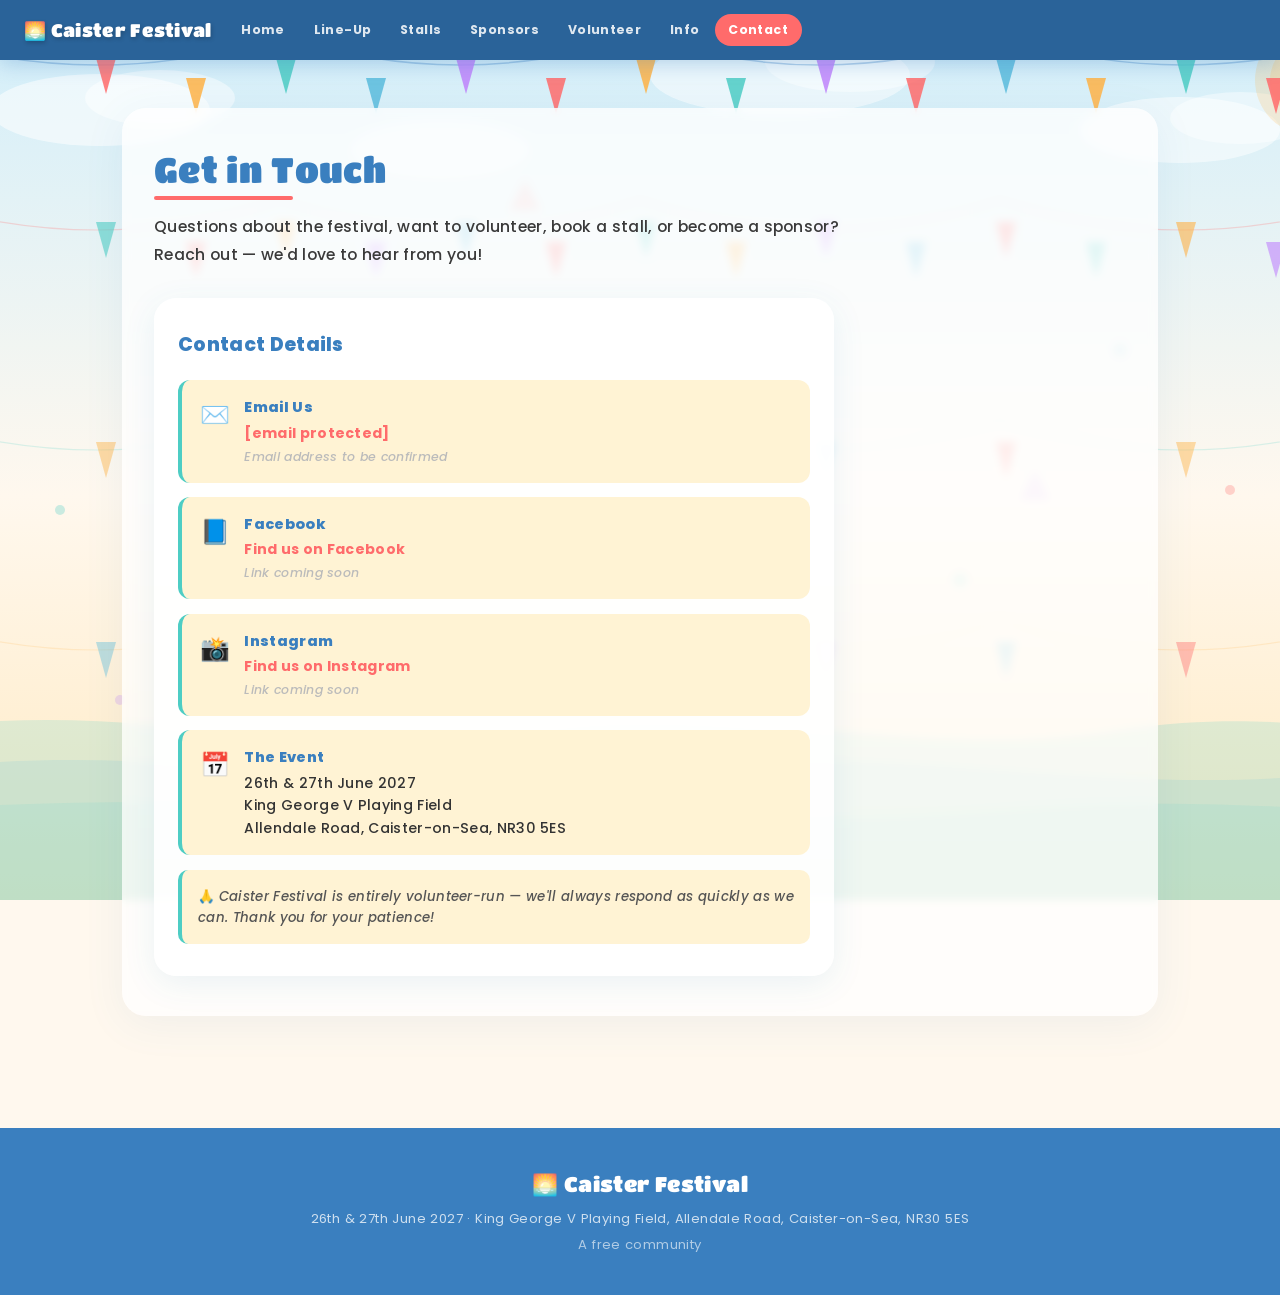
==== contact/index.html @ b06240aa "updated file names" ====
<!DOCTYPE html>
<html lang="en">
<head>
<meta charset="UTF-8"/>
<meta name="viewport" content="width=device-width,initial-scale=1.0"/>
<title>Contact – Caister Festival</title>
<link rel="stylesheet" href="../styles.css"/>
  <!-- Google tag (gtag.js) -->
  <script async src="https://www.googletagmanager.com/gtag/js?id=G-6C4787DRF9"></script>
  <script>
    window.dataLayer = window.dataLayer || [];
    function gtag(){dataLayer.push(arguments);}
    gtag("js", new Date());
    gtag("config", "G-6C4787DRF9");
  </script>
</head>
<body>
<div class="page-wrapper">
    <div class="bg-canvas">
    <svg xmlns="http://www.w3.org/2000/svg" viewBox="0 0 1440 900" preserveAspectRatio="xMidYMid slice">
      <defs>
        <linearGradient id="skyGrad" x1="0" y1="0" x2="0" y2="1">
          <stop offset="0%" stop-color="#d0eefb"/>
          <stop offset="55%" stop-color="#fff8ee"/>
          <stop offset="100%" stop-color="#ffe9c0"/>
        </linearGradient>
      </defs>
      <rect width="1440" height="900" fill="url(#skyGrad)"/>

      <!-- Clouds -->
      <ellipse cx="180" cy="110" rx="110" ry="36" fill="white" opacity="0.55"/>
      <ellipse cx="240" cy="98"  rx="75"  ry="28" fill="white" opacity="0.45"/>
      <ellipse cx="860" cy="75"  rx="130" ry="40" fill="white" opacity="0.5"/>
      <ellipse cx="930" cy="62"  rx="85"  ry="30" fill="white" opacity="0.4"/>
      <ellipse cx="1260" cy="130" rx="100" ry="33" fill="white" opacity="0.5"/>
      <ellipse cx="1320" cy="118" rx="70"  ry="26" fill="white" opacity="0.4"/>
      <ellipse cx="520"  cy="150" rx="90"  ry="30" fill="white" opacity="0.35"/>

      <!-- Sun -->
      <circle cx="1390" cy="80" r="55" fill="#FFB347" opacity="0.2"/>
      <circle cx="1390" cy="80" r="40" fill="#FFB347" opacity="0.2"/>
      <circle cx="1390" cy="80" r="26" fill="#FFB347" opacity="0.25"/>

      <!-- Bunting row 1 (top, bold) -->
      <path d="M-10,35 Q180,95 360,35 Q540,95 720,35 Q900,95 1080,35 Q1260,95 1450,35" stroke="#3A7FBF" stroke-width="1.5" fill="none" opacity="0.35"/>
      <polygon points="176,58 186,94 196,58"   fill="#FF6B6B" opacity="0.85"/>
      <polygon points="266,78 276,114 286,78"  fill="#FFB347" opacity="0.85"/>
      <polygon points="356,58 366,94 376,58"   fill="#4ECDC4" opacity="0.85"/>
      <polygon points="446,78 456,114 466,78"  fill="#5BBCDD" opacity="0.85"/>
      <polygon points="536,58 546,94 556,58"   fill="#C084FC" opacity="0.85"/>
      <polygon points="626,78 636,114 646,78"  fill="#FF6B6B" opacity="0.85"/>
      <polygon points="716,58 726,94 736,58"   fill="#FFB347" opacity="0.85"/>
      <polygon points="806,78 816,114 826,78"  fill="#4ECDC4" opacity="0.85"/>
      <polygon points="896,58 906,94 916,58"   fill="#C084FC" opacity="0.85"/>
      <polygon points="986,78 996,114 1006,78" fill="#FF6B6B" opacity="0.85"/>
      <polygon points="1076,58 1086,94 1096,58" fill="#5BBCDD" opacity="0.85"/>
      <polygon points="1166,78 1176,114 1186,78" fill="#FFB347" opacity="0.85"/>
      <polygon points="1256,58 1266,94 1276,58" fill="#4ECDC4" opacity="0.85"/>
      <polygon points="1346,78 1356,114 1366,78" fill="#FF6B6B" opacity="0.85"/>
      <polygon points="1436,58 1446,94 1456,58" fill="#C084FC" opacity="0.85"/>

      <!-- Bunting row 2 -->
      <path d="M-10,200 Q180,260 360,200 Q540,260 720,200 Q900,260 1080,200 Q1260,260 1450,200" stroke="#FF6B6B" stroke-width="1.2" fill="none" opacity="0.25"/>
      <polygon points="176,222 186,258 196,222" fill="#4ECDC4" opacity="0.6"/>
      <polygon points="266,242 276,278 286,242" fill="#FF6B6B" opacity="0.6"/>
      <polygon points="356,222 366,258 376,222" fill="#FFB347" opacity="0.6"/>
      <polygon points="446,242 456,278 466,242" fill="#C084FC" opacity="0.6"/>
      <polygon points="536,222 546,258 556,222" fill="#5BBCDD" opacity="0.6"/>
      <polygon points="626,242 636,278 646,242" fill="#FF6B6B" opacity="0.6"/>
      <polygon points="716,222 726,258 736,222" fill="#4ECDC4" opacity="0.6"/>
      <polygon points="806,242 816,278 826,242" fill="#FFB347" opacity="0.6"/>
      <polygon points="896,222 906,258 916,222" fill="#C084FC" opacity="0.6"/>
      <polygon points="986,242 996,278 1006,242" fill="#5BBCDD" opacity="0.6"/>
      <polygon points="1076,222 1086,258 1096,222" fill="#FF6B6B" opacity="0.6"/>
      <polygon points="1166,242 1176,278 1186,242" fill="#4ECDC4" opacity="0.6"/>
      <polygon points="1256,222 1266,258 1276,222" fill="#FFB347" opacity="0.6"/>
      <polygon points="1346,242 1356,278 1366,242" fill="#C084FC" opacity="0.6"/>

      <!-- Bunting row 3 (mid page) -->
      <path d="M-10,420 Q180,480 360,420 Q540,480 720,420 Q900,480 1080,420 Q1260,480 1450,420" stroke="#4ECDC4" stroke-width="1.2" fill="none" opacity="0.2"/>
      <polygon points="176,442 186,478 196,442" fill="#FFB347" opacity="0.45"/>
      <polygon points="356,442 366,478 376,442" fill="#FF6B6B" opacity="0.45"/>
      <polygon points="536,442 546,478 556,442" fill="#C084FC" opacity="0.45"/>
      <polygon points="716,442 726,478 736,442" fill="#4ECDC4" opacity="0.45"/>
      <polygon points="896,442 906,478 916,442" fill="#5BBCDD" opacity="0.45"/>
      <polygon points="1076,442 1086,478 1096,442" fill="#FF6B6B" opacity="0.45"/>
      <polygon points="1256,442 1266,478 1276,442" fill="#FFB347" opacity="0.45"/>

      <!-- Bunting row 4 (lower) -->
      <path d="M-10,620 Q180,680 360,620 Q540,680 720,620 Q900,680 1080,620 Q1260,680 1450,620" stroke="#FFB347" stroke-width="1.2" fill="none" opacity="0.18"/>
      <polygon points="176,642 186,678 196,642" fill="#5BBCDD" opacity="0.4"/>
      <polygon points="356,642 366,678 376,642" fill="#4ECDC4" opacity="0.4"/>
      <polygon points="536,642 546,678 556,642" fill="#FF6B6B" opacity="0.4"/>
      <polygon points="716,642 726,678 736,642" fill="#FFB347" opacity="0.4"/>
      <polygon points="896,642 906,678 916,642" fill="#C084FC" opacity="0.4"/>
      <polygon points="1076,642 1086,678 1096,642" fill="#5BBCDD" opacity="0.4"/>
      <polygon points="1256,642 1266,678 1276,642" fill="#FF6B6B" opacity="0.4"/>

      <!-- Waves at bottom -->
      <path d="M0,730 C200,695 400,765 600,730 C800,695 1000,765 1200,730 C1320,712 1390,728 1440,725 L1440,900 L0,900Z" fill="#4ECDC4" opacity="0.18"/>
      <path d="M0,770 C240,735 480,805 720,770 C960,735 1200,805 1440,770 L1440,900 L0,900Z" fill="#5BBCDD" opacity="0.14"/>
      <path d="M0,810 C360,782 720,838 1080,810 C1260,796 1360,810 1440,808 L1440,900 L0,900Z" fill="#4ECDC4" opacity="0.11"/>

      <!-- Scattered confetti dots -->
      <circle cx="70"   cy="320" r="7" fill="#FF6B6B" opacity="0.3"/>
      <circle cx="140"  cy="510" r="5" fill="#4ECDC4" opacity="0.3"/>
      <circle cx="1370" cy="260" r="8" fill="#FFB347" opacity="0.3"/>
      <circle cx="1310" cy="490" r="5" fill="#FF6B6B" opacity="0.28"/>
      <circle cx="690"  cy="660" r="6" fill="#FFB347" opacity="0.25"/>
      <circle cx="390"  cy="630" r="5" fill="#5BBCDD" opacity="0.28"/>
      <circle cx="1040" cy="580" r="7" fill="#4ECDC4" opacity="0.25"/>
      <circle cx="200"  cy="700" r="5" fill="#C084FC" opacity="0.25"/>
      <circle cx="1200" cy="350" r="6" fill="#5BBCDD" opacity="0.25"/>
      <circle cx="750"  cy="480" r="4" fill="#FF6B6B" opacity="0.2"/>

      <!-- Confetti triangles scattered -->
      <polygon points="45,430 60,400 75,430"    fill="#FFB347" opacity="0.28"/>
      <polygon points="1385,390 1400,360 1415,390" fill="#4ECDC4" opacity="0.28"/>
      <polygon points="590,210 605,180 620,210"  fill="#FF6B6B" opacity="0.25"/>
      <polygon points="1100,500 1115,470 1130,500" fill="#C084FC" opacity="0.22"/>
      <polygon points="300,560 315,530 330,560"  fill="#5BBCDD" opacity="0.22"/>
    </svg>
  </div>
<nav>
    <a class="nav-logo" href="/">🌅 Caister Festival</a>
    <div class="nav-links-wrap">
      <ul class="nav-links">
        <li><a href="/">Home</a></li>
        <li><a href="/lineup/">Line-Up</a></li>
        <li><a href="/stalls/">Stalls</a></li>
        <li><a href="/sponsors/">Sponsors</a></li>
        <li><a href="/volunteer/">Volunteer</a></li>
        <li><a href="/info/">Info</a></li>
        <li><a href="/contact/" class="active">Contact</a></li>
      </ul>
    </div>
  </nav>
  <div class="sec-wrap">
    <div class="panel">
      <div class="sec-title">Get in Touch</div>
      <p class="sec-intro">Questions about the festival, want to volunteer, book a stall, or become a sponsor? Reach out — we'd love to hear from you!</p>
      <div class="contact-box">
        <h3>Contact Details</h3>
        <div class="ci">
          <div class="cic">✉️</div>
          <div class="cit">
            <strong>Email Us</strong>
            <a href="/cdn-cgi/l/email-protection#79111c151516391a18100a0d1c0b1f1c0a0d100f1815571a16570c12"><span class="__cf_email__" data-cfemail="f29a979e9e9db291939b81869780949781869b84939edc919ddc8799">[email&#160;protected]</span></a>
            <div class="coming">Email address to be confirmed</div>
          </div>
        </div>
        <div class="ci">
          <div class="cic">📘</div>
          <div class="cit">
            <strong>Facebook</strong>
            <a href="https://facebook.com" target="_blank">Find us on Facebook</a>
            <div class="coming">Link coming soon</div>
          </div>
        </div>
        <div class="ci">
          <div class="cic">📸</div>
          <div class="cit">
            <strong>Instagram</strong>
            <a href="https://instagram.com" target="_blank">Find us on Instagram</a>
            <div class="coming">Link coming soon</div>
          </div>
        </div>
        <div class="ci">
          <div class="cic">📅</div>
          <div class="cit">
            <strong>The Event</strong>
            26th &amp; 27th June 2027<br>
            King George V Playing Field<br>
            Allendale Road, Caister-on-Sea, NR30 5ES
          </div>
        </div>
        <div class="contact-note">
          <p>🙏 <em>Caister Festival is entirely volunteer-run — we'll always respond as quickly as we can. Thank you for your patience!</em></p>
        </div>
      </div>
    </div>
  </div>
  <footer>
    <div class="flogo">🌅 Caister Festival</div>
    <p>26th &amp; 27th June 2027 · King George V Playing Field, Allendale Road, Caister-on-Sea, NR30 5ES</p>
    <p class="footer-sub">A free community
---- styles.css ----
@import url('https://fonts.googleapis.com/css2?family=Titan+One&family=Poppins:wght@400;500;600;700;800;900&display=swap');

/* ============================================================
   VARIABLES
   ============================================================ */
:root {
  --sand:    #FFF8EE;
  --coral:   #FF6B6B;
  --sky:     #5BBCDD;
  --seafoam: #4ECDC4;
  --navy:    #3A7FBF;
  --peach:   #FFB347;
  --cream:   #FFF3D4;
  --white:   #FFFFFF;
  --black:   #1a1a1a;
}

/* ============================================================
   RESET & BASE
   ============================================================ */
*, *::before, *::after { box-sizing: border-box; margin: 0; padding: 0; }

body {
  font-family: 'Poppins', sans-serif;
  color: var(--black);
  background: var(--sand);
  font-size: 16px;
  line-height: 1.6;
  letter-spacing: 0.02em;
  -webkit-font-smoothing: antialiased;
}

img { max-width: 100%; display: block; }

/* ============================================================
   TITAN ONE — large headings only
   ============================================================ */
h1,
.sec-title,
.hero h1,
.flogo {
  font-family: 'Titan One', cursive;
}

/* ============================================================
   PAGE WRAPPER & BACKGROUND
   ============================================================ */


.bg-canvas {
  position: fixed;
  inset: 0;
  z-index: 0;
  pointer-events: none;
}
.bg-canvas svg {
  width: 100%; height: 100%;
  position: absolute; inset: 0;
}
.page-wrapper > *:not(.bg-canvas) {
  position: relative;
  z-index: 1;
}

/* ============================================================
   NAV
   ============================================================ */
nav {
  background: #2a6399;
  position: sticky;
  top: 0;
  z-index: 200;
  box-shadow: 0 4px 20px rgba(58,127,191,0.3);
  /* two rows on mobile: logo then links */
  display: flex;
  flex-direction: column;
}

.page-wrapper {
  position: relative;
  min-height: 100vh;
}

/* Logo row */
.nav-logo {
  font-family: 'Titan One', cursive;
  font-size: 1.1rem; color: var(--white);
  text-decoration: none;
  white-space: nowrap;
  padding: .7rem 1.2rem .3rem;
  display: block;
  text-shadow: 1px 2px 4px rgba(0,0,0,0.2);
}

/* Links row — horizontally scrollable with fade hint */
.nav-links-wrap {
  position: relative;
  width: 100%;
}
/* fade on right edge to hint scrollability */
.nav-links-wrap::after {
  content: '';
  position: absolute;
  top: 0; right: 0; bottom: 0;
  width: 36px;
  background: linear-gradient(to right, transparent, #2a6399);
  pointer-events: none;
  z-index: 2;
}
.nav-links {
  display: flex;
  list-style: none;
  overflow-x: auto;
  -webkit-overflow-scrolling: touch;
  scrollbar-width: none;
  padding: 0 .6rem .55rem;
  gap: .25rem;
  width: 100%;
}
.nav-links::-webkit-scrollbar { display: none; }
.nav-links li { flex-shrink: 0; }
.nav-links li a {
  display: block;
  white-space: nowrap;
  color: rgba(255,255,255,0.85);
  text-decoration: none;
  font-size: .78rem; font-weight: 700;
  padding: .38rem .85rem;
  border-radius: 20px;
  transition: background .2s, color .2s;
  letter-spacing: .03em;
}
.nav-links li a:hover,
.nav-links li a.active { background: var(--coral); color: var(--white); }

/* ============================================================
   HERO
   ============================================================ */
.hero {
  text-align: center;
  padding: 4rem 1.5rem 4.5rem;
  position: relative;
}
.hero h1 {
  font-size: clamp(3rem, 12vw, 8rem);
  color: var(--coral);
  line-height: 1.0; margin-bottom: 1.2rem;
  text-shadow: 3px 4px 0 rgba(255,107,107,0.12);
}
.date-pill {
  display: inline-block;
  background: var(--navy); color: var(--white);
  font-size: clamp(.85rem, 2.5vw, 1.1rem);
  font-weight: 700; padding: .55rem 2rem;
  border-radius: 50px; letter-spacing: .05em;
  box-shadow: 0 6px 18px rgba(58,127,191,0.3);
}
.date-pill-2027 {
  display: inline-block;
  background: var(--seafoam); color: var(--white);
  font-size: clamp(.72rem, 2vw, .85rem);
  font-weight: 700; padding: .4rem 1.4rem;
  border-radius: 50px; letter-spacing: .04em;
  margin-top: .5rem;
  box-shadow: 0 4px 14px rgba(78,205,196,0.3);
}
.hero-sub {
  margin-top: .7rem;
  font-size: clamp(.85rem, 2vw, 1rem);
  color: var(--navy); font-weight: 700; letter-spacing: .04em;
}
.hero-btns {
  margin-top: 1.8rem;
  display: flex; gap: .75rem;
  justify-content: center; flex-wrap: wrap;
}

/* ============================================================
   BUTTONS
   ============================================================ */
.btn {
  display: inline-block; padding: .7rem 1.8rem;
  border-radius: 50px; font-family: 'Poppins', sans-serif;
  font-weight: 700; font-size: .9rem; cursor: pointer;
  text-decoration: none; letter-spacing: .04em;
  transition: transform .15s, box-shadow .15s;
  border: none; white-space: nowrap;
}
.btn:hover  { transform: translateY(-3px); box-shadow: 0 8px 24px rgba(0,0,0,0.16); }
.btn:active { transform: translateY(0); }
.btn-coral   { background: var(--coral);   color: var(--white); }
.btn-navy    { background: var(--navy);    color: var(--white); }
.btn-seafoam { background: var(--seafoam); color: var(--white); }
.btn-peach   { background: var(--peach);   color: var(--white); }
.btn-outline { background: rgba(255,255,255,.7); border: 2.5px solid var(--navy); color: var(--navy); }
.btn-white   { background: var(--white); color: var(--navy); }

/* ============================================================
   SECTION TITLES  — Titan One only here
   ============================================================ */
.sec-title {
  font-family: 'Titan One', cursive;
  font-size: clamp(1.6rem, 5vw, 2.2rem);
  color: var(--navy);
  display: inline-block; line-height: 1.2;
}
.sec-title::after {
  content: ''; display: block;
  height: 4px; width: 60%;
  background: var(--coral);
  border-radius: 3px; margin-top: 6px;
}
.center-title { display: block; text-align: center; }
.center-title::after { margin-left: auto; margin-right: auto; }

.sec-intro {
  color: #3a3a3a; margin-top: .8rem; margin-bottom: 1.8rem;
  font-size: clamp(.88rem, 2vw, .98rem);
  max-width: 700px; line-height: 1.8;
  font-weight: 500; letter-spacing: .02em;
}

/* ============================================================
   PANELS
   ============================================================ */
.panel {
  background: rgba(255,255,255,0.75);
  backdrop-filter: blur(4px);
  border-radius: 24px; padding: 2rem 1.5rem;
  margin: 0 auto 2rem;
  max-width: 1100px;
  box-shadow: 0 8px 40px rgba(58,127,191,0.08);
}
.panel-coral   { background: rgba(255,107,107,0.1); }
.panel-seafoam { background: rgba(78,205,196,0.12); }
.panel-peach   { background: rgba(255,179,71,0.13); }
.panel-sky     { background: rgba(91,188,221,0.12); }
.panel-cta     { text-align: center; }
.panel-cta .sec-intro { margin: .8rem auto 1.5rem; text-align: center; }
.btn-row { display: flex; gap: .75rem; justify-content: center; flex-wrap: wrap; }

/* ============================================================
   FEATURE CARDS
   ============================================================ */
.card-grid {
  display: grid;
  grid-template-columns: repeat(auto-fit, minmax(160px, 1fr));
  gap: 1rem; margin-top: 1.5rem;
}
.acard {
  background: rgba(255,255,255,0.88);
  border-radius: 18px; padding: 1.4rem 1rem;
  text-align: center;
  box-shadow: 0 4px 18px rgba(58,127,191,0.09);
  border-top: 4px solid var(--seafoam);
  transition: transform .2s, box-shadow .2s;
}
.acard:hover { transform: translateY(-4px); box-shadow: 0 12px 30px rgba(58,127,191,0.14); }
.acard .icon { font-size: 2.2rem; margin-bottom: .5rem; }
/* Poppins bold for small card headings — NOT Titan One */
.acard h3 { font-family: 'Poppins', sans-serif; font-weight: 800; font-size: .95rem; color: var(--navy); margin-bottom: .25rem; }
.acard p  { font-size: .82rem; color: #555; line-height: 1.55; font-weight: 500; }

/* ============================================================
   LINEUP TABLE
   ============================================================ */
.ltable {
  width: 100%; border-collapse: collapse;
  margin-top: 1.2rem; border-radius: 14px; overflow: hidden;
  box-shadow: 0 4px 18px rgba(58,127,191,0.1);
}
.ltable th {
  background: var(--coral); color: var(--white);
  font-family: 'Poppins', sans-serif; font-weight: 800;
  font-size: .85rem; padding: .8rem 1rem; text-align: left;
  letter-spacing: .03em;
}
.ltable td {
  padding: .75rem 1rem;
  border-bottom: 1px solid rgba(58,127,191,0.07);
  color: var(--black); font-size: .88rem;
  font-weight: 500; background: rgba(255,255,255,0.85);
}
.ltable tr:nth-child(even) td { background: rgba(255,255,255,0.6); }
.ltable tr:hover td { background: rgba(78,205,196,0.08); transition: background .2s; }
/* Time column uses Poppins bold — NOT Titan One */
.tcol { color: var(--coral); font-weight: 800; width: 100px; font-size: .88rem; }
.hline td { background: rgba(255,107,107,0.06) !important; }
.sbadge {
  display: inline-block; font-size: .65rem;
  background: var(--seafoam); color: var(--white);
  padding: .1rem .5rem; border-radius: 10px;
  margin-left: .4rem; vertical-align: middle; font-weight: 700;
}
.lph { color: #bbb; font-style: italic; font-size: .85rem; }
.td-stage-gate { color: #aaa; font-size: .8rem; }
.lineup-note { color: #555; font-size: .85rem; font-weight: 500; }

/* ============================================================
   NOTICE BOX
   ============================================================ */
.notice-box {
  background: rgba(255,255,255,0.82);
  border-radius: 14px; padding: 1.4rem;
  margin-top: 1.8rem;
  border-left: 5px solid var(--seafoam);
  box-shadow: 0 3px 12px rgba(58,127,191,0.07);
}
.notice-box.center    { text-align: center; border-left: none; }
.notice-box .notice-icon { font-size: 1.6rem; margin-bottom: .4rem; }
/* Poppins bold for notice headings */
.notice-box h3        { font-family: 'Poppins', sans-serif; font-weight: 800; color: var(--navy); font-size: 1.05rem; margin-bottom: .4rem; }
.notice-box h3.large  { font-size: 1.25rem; }
.notice-box p         { color: #555; font-size: .88rem; font-weight: 500; margin-bottom: 1rem; }
.notice-box p.small   { margin-bottom: 0; }
.notice-box a         { color: var(--coral); font-weight: 700; text-decoration: none; }
.notice-box a:hover   { text-decoration: underline; }
/* buttons inside notice-box must always show white text */
.notice-box a.btn,
.notice-box .btn      { color: #ffffff !important; text-decoration: none !important; }
.notice-box a.btn:hover,
.notice-box .btn:hover { text-decoration: none !important; opacity: 0.92; }

/* ============================================================
   SPONSOR TIERS
   ============================================================ */
.tier-card {
  border-radius: 18px; overflow: hidden;
  box-shadow: 0 5px 20px rgba(58,127,191,0.1);
  margin-bottom: 1.2rem;
}
.tier-hd { padding: 1rem 1.4rem; display: flex; align-items: center; gap: .9rem; }
/* Poppins bold for tier names */
.tier-hd h3    { font-family: 'Poppins', sans-serif; font-weight: 800; font-size: 1.1rem; }
.tier-emoji    { font-size: 1.6rem; flex-shrink: 0; }
.tier-sub      { font-size: .8rem; opacity: .85; font-weight: 500; margin-top: .1rem; }
.tier-bd       { background: rgba(255,255,255,0.92); padding: 1rem 1.4rem; }
.tier-bd p     { color: #555; font-size: .88rem; line-height: 1.6; font-style: italic; font-weight: 500; }
.t-plat   .tier-hd { background: linear-gradient(135deg, #7c3aed, #a78bfa); color: white; }
.t-gold   .tier-hd { background: linear-gradient(135deg, #d97706, #fbbf24); color: white; }
.t-silver .tier-hd { background: linear-gradient(135deg, #6b7280, #d1d5db); color: white; }
.t-bronze .tier-hd { background: linear-gradient(135deg, #92400e, #d97706); color: white; }
.t-friend .tier-hd { background: linear-gradient(135deg, var(--seafoam), #0d9488); color: white; }

.spon-grid {
  display: grid; grid-template-columns: repeat(auto-fill, minmax(140px, 1fr));
  gap: 1rem; margin-top: 1.2rem;
}
.sslot {
  background: rgba(255,255,255,0.8);
  border: 2px dashed rgba(58,127,191,0.22);
  border-radius: 12px; height: 75px;
  display: flex; align-items: center; justify-content: center;
  color: #ccc; font-size: .75rem; font-style: italic; font-weight: 600;
}
/* Poppins bold for sponsors subhead */
.sponsors-subhead { font-family: 'Poppins', sans-serif; font-weight: 800; font-size: 1.05rem; color: var(--navy); margin-bottom: .4rem; }
.sponsors-note    { color: #888; font-style: italic; font-size: .85rem; margin-bottom: 1rem; font-weight: 500; }

/* ============================================================
   VOLUNTEER
   ============================================================ */
.roles-grid {
  display: grid; grid-template-columns: repeat(auto-fill, minmax(230px, 1fr));
  gap: 1rem; margin-top: 1.2rem;
}
.rcard {
  background: rgba(255,255,255,0.85);
  border-left: 5px solid var(--coral);
  border-radius: 0 14px 14px 0; padding: 1rem 1.2rem;
  box-shadow: 0 4px 14px rgba(58,127,191,0.08);
}
/* Poppins bold for role card headings */
.rcard h4 { font-family: 'Poppins', sans-serif; font-weight: 800; font-size: .92rem; color: var(--navy); margin-bottom: .2rem; }
.rcard p  { font-size: .82rem; color: #666; font-style: italic; font-weight: 500; }

.vol-cta {
  background: var(--coral); border-radius: 18px;
  padding: 2rem 1.5rem; margin-top: 1.8rem; max-width: 540px;
  text-align: center; box-shadow: 0 8px 28px rgba(255,107,107,0.3);
}
/* Poppins bold for vol-cta heading */
.vol-cta h3 { font-family: 'Poppins', sans-serif; font-weight: 800; font-size: 1.3rem; color: var(--white); margin-bottom: .5rem; }
.vol-cta p  { font-size: .9rem; color: rgba(255,255,255,0.92); line-height: 1.7; margin-bottom: 1.2rem; font-weight: 500; }

.vols-panel {
  background: rgba(58,127,191,0.07);
  border-radius: 22px; padding: 2rem 1.5rem; margin-top: 2rem;
}
.vol-wall { display: flex; flex-wrap: wrap; gap: .6rem; margin-top: 1.2rem; }
.vchip {
  background: rgba(255,255,255,0.85);
  border: 2px solid var(--seafoam);
  color: var(--navy); padding: .35rem .9rem;
  border-radius: 20px; font-size: .82rem; font-weight: 600;
}
/* Poppins for volunteer subheadings */
.vol-subhead      { font-family: 'Poppins', sans-serif; font-weight: 800; font-size: 1.05rem; color: var(--navy); margin-bottom: .4rem; }
.vol-subhead-note { color: #888; font-size: .85rem; font-style: italic; font-weight: 500; margin-bottom: 1rem; }
.vol-thanks-note  { color: #888; font-style: italic; font-size: .82rem; margin-top: 1rem; font-weight: 500; }

/* ============================================================
   STALLS
   ============================================================ */
.stalls-grid {
  display: grid; grid-template-columns: repeat(auto-fill, minmax(200px, 1fr));
  gap: 1.1rem; margin-top: 1.4rem;
}
.stcard {
  background: rgba(255,255,255,0.85); border-radius: 18px;
  padding: 1.4rem 1rem;
  box-shadow: 0 5px 18px rgba(58,127,191,0.09);
  border-top: 4px solid var(--seafoam);
  text-align: center; transition: transform .2s;
}
.stcard:hover { transform: translateY(-3px); }
.stcard .sticon { font-size: 2.2rem; margin-bottom: .4rem; }
/* Poppins bold for stall card headings */
.stcard h3 { font-family: 'Poppins', sans-serif; font-weight: 800; font-size: .9rem; color: var(--navy); margin-bottom: .2rem; }
.stcard p  { font-size: .8rem; color: #666; font-style: italic; font-weight: 500; }
.stcat {
  display: inline-block; font-size: .65rem; font-weight: 700;
  background: var(--cream); color: var(--navy);
  padding: .18rem .6rem; border-radius: 10px;
  margin-bottom: .35rem; letter-spacing: .05em;
}
.stcard-drink  { border-top-color: var(--coral) !important; }
.stcat-drink   { background: var(--coral); color: white; }
.stcard-kids   { border-top-color: var(--peach) !important; }
.stcat-kids    { background: var(--peach); color: white; }
/* Poppins bold for category headings */
.cat-heading { font-family: 'Poppins', sans-serif; font-weight: 800; font-size: 1.05rem; color: var(--navy); margin: 2rem 0 1rem; }

/* ============================================================
   INFO
   ============================================================ */
.info-grid {
  display: grid; grid-template-columns: repeat(auto-fill, minmax(240px, 1fr));
  gap: 1.2rem; margin-top: 1.5rem;
}
.icard {
  background: rgba(255,255,255,0.85); border-radius: 18px;
  padding: 1.4rem;
  box-shadow: 0 5px 18px rgba(58,127,191,0.08);
  border-left: 4px solid var(--seafoam);
}
.icard .iicon { font-size: 1.8rem; margin-bottom: .5rem; }
/* Poppins bold for info card headings */
.icard h3 { font-family: 'Poppins', sans-serif; font-weight: 800; font-size: .9rem; color: var(--navy); margin-bottom: .4rem; }
.icard p  { font-size: .85rem; color: #444; line-height: 1.7; font-weight: 500; }
.phtext   { color: #ccc; font-style: italic; }

/* ============================================================
   CONTACT
   ============================================================ */
.contact-box {
  background: rgba(255,255,255,0.88); border-radius: 22px;
  padding: 2rem 1.5rem; max-width: 680px;
  box-shadow: 0 8px 32px rgba(58,127,191,0.1);
}
/* Poppins bold for contact box heading */
.contact-box > h3 { font-family: 'Poppins', sans-serif; font-weight: 800; color: var(--navy); font-size: 1.2rem; margin-bottom: 1.2rem; }
.ci {
  display: flex; align-items: flex-start; gap: .9rem;
  margin-bottom: .9rem; padding: 1rem 1.1rem;
  background: var(--cream); border-radius: 12px;
  border-left: 4px solid var(--seafoam);
}
.ci .cic { font-size: 1.5rem; flex-shrink: 0; }
.ci .cit { font-size: .88rem; color: #333; line-height: 1.6; font-weight: 500; }
/* Poppins bold for contact item labels */
.ci .cit strong { font-family: 'Poppins', sans-serif; font-weight: 800; color: var(--navy); display: block; font-size: .9rem; margin-bottom: .15rem; }
.ci .cit a      { color: var(--coral); font-weight: 700; text-decoration: none; }
.ci .cit a:hover { text-decoration: underline; }
.ci .cit .coming { color: #bbb; font-size: .78rem; font-style: italic; margin-top: .15rem; }
.contact-note   { background: var(--cream); border-radius: 10px; padding: 1rem; margin-top: .5rem; border-left: 4px solid var(--seafoam); }
.contact-note p { font-size: .83rem; color: #555; line-height: 1.6; font-weight: 500; margin-bottom: 0; }

/* ============================================================
   FOOTER
   ============================================================ */
footer {
  background: var(--navy); color: rgba(255,255,255,0.75);
  text-align: center; padding: 2.5rem 1.5rem;
  font-size: .82rem; letter-spacing: .03em; margin-top: 2rem;
}
.flogo { font-family: 'Titan One', cursive; color: var(--white); font-size: 1.3rem; margin-bottom: .4rem; }
.footer-sub  { margin-top: .35rem; opacity: .8; }
.footer-copy { margin-top: .9rem; font-size: .7rem; opacity: .4; }

/* ============================================================
   LAYOUT HELPERS
   ============================================================ */
.sec-wrap { max-width: 1100px; margin: 0 auto; padding: 2.5rem 1rem; }

/* ============================================================
   SCROLL REVEAL ANIMATION
   ============================================================ */
.reveal {
  opacity: 0;
  transform: translateY(28px);
  transition: opacity .55s ease, transform .55s ease;
}
.reveal.visible {
  opacity: 1;
  transform: translateY(0);
}

/* ============================================================
   RESPONSIVE — MOBILE FIRST
   ============================================================ */

/* Small phones */
@media (max-width: 480px) {
  .hero { padding: 3rem 1rem 3.5rem; }
  .hero h1 { font-size: clamp(2.8rem, 16vw, 4rem); }
  .panel { padding: 1.5rem 1rem; border-radius: 18px; }
  .card-grid { grid-template-columns: repeat(2, 1fr); }
  .info-grid { grid-template-columns: 1fr; }
  .stalls-grid { grid-template-columns: repeat(2, 1fr); }
  .roles-grid { grid-template-columns: 1fr; }
  .ltable th, .ltable td { padding: .6rem .7rem; font-size: .8rem; }
  .ltable th:last-child,
  .ltable td:last-child { display: none; } /* hide stage col on tiny screens */
  .btn { padding: .65rem 1.4rem; font-size: .85rem; }
  .date-pill { padding: .5rem 1.4rem; }
}

/* Tablets */
@media (max-width: 768px) {
  .sec-wrap { padding: 2rem .75rem; }
  .panel { border-radius: 18px; padding: 1.6rem 1.1rem; }
  .card-grid { grid-template-columns: repeat(2, 1fr); gap: .9rem; }
  .hero-btns { flex-direction: column; align-items: center; }
  .hero-btns .btn { width: 100%; max-width: 280px; text-align: center; }
  .btn-row { flex-direction: column; align-items: center; }
  .btn-row .btn { width: 100%; max-width: 280px; text-align: center; }
  .vol-cta { max-width: 100%; }
  .contact-box { padding: 1.5rem 1rem; }
}

/* Desktop */
@media (min-width: 769px) {
  .panel { padding: 2.5rem 2rem; }
  .sec-wrap { padding: 3rem 2rem; }

  /* Single row on desktop */
  nav {
    flex-direction: row;
    align-items: center;
    padding: 0 1.5rem;
    height: 60px;
  }
  .nav-logo {
    padding: 0 1rem 0 0;
    flex-shrink: 0;
  }
  .nav-links-wrap { width: auto; flex: 1; }
  .nav-links-wrap::after { display: none; } /* no fade needed on desktop */
  .nav-links {
    padding: 0;
    overflow-x: visible;
    flex-wrap: wrap;
    gap: .1rem;
  }
  .nav-links li { flex-shrink: initial; }
}
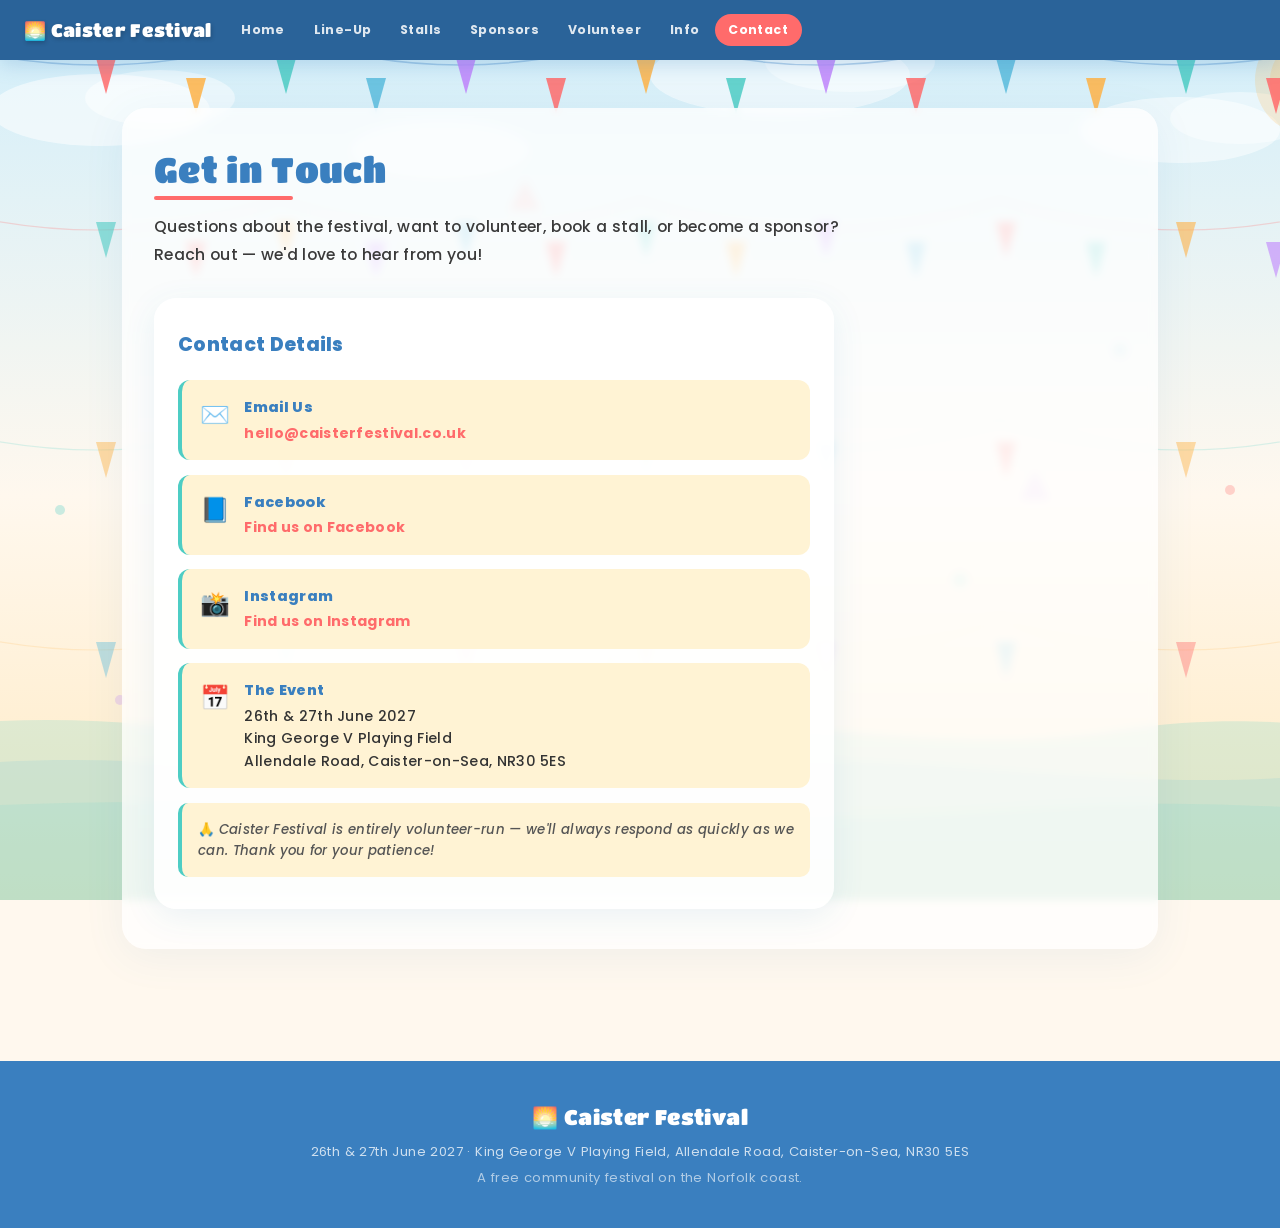
==== commit 5e9a3643: "updated contact page" ====
--- a/contact/index.html
+++ b/contact/index.html
@@ -26,8 +26,6 @@
         </linearGradient>
       </defs>
       <rect width="1440" height="900" fill="url(#skyGrad)"/>
-
-      <!-- Clouds -->
       <ellipse cx="180" cy="110" rx="110" ry="36" fill="white" opacity="0.55"/>
       <ellipse cx="240" cy="98"  rx="75"  ry="28" fill="white" opacity="0.45"/>
       <ellipse cx="860" cy="75"  rx="130" ry="40" fill="white" opacity="0.5"/>
@@ -35,13 +33,9 @@
       <ellipse cx="1260" cy="130" rx="100" ry="33" fill="white" opacity="0.5"/>
       <ellipse cx="1320" cy="118" rx="70"  ry="26" fill="white" opacity="0.4"/>
       <ellipse cx="520"  cy="150" rx="90"  ry="30" fill="white" opacity="0.35"/>
-
-      <!-- Sun -->
       <circle cx="1390" cy="80" r="55" fill="#FFB347" opacity="0.2"/>
       <circle cx="1390" cy="80" r="40" fill="#FFB347" opacity="0.2"/>
       <circle cx="1390" cy="80" r="26" fill="#FFB347" opacity="0.25"/>
-
-      <!-- Bunting row 1 (top, bold) -->
       <path d="M-10,35 Q180,95 360,35 Q540,95 720,35 Q900,95 1080,35 Q1260,95 1450,35" stroke="#3A7FBF" stroke-width="1.5" fill="none" opacity="0.35"/>
       <polygon points="176,58 186,94 196,58"   fill="#FF6B6B" opacity="0.85"/>
       <polygon points="266,78 276,114 286,78"  fill="#FFB347" opacity="0.85"/>
@@ -58,8 +52,6 @@
       <polygon points="1256,58 1266,94 1276,58" fill="#4ECDC4" opacity="0.85"/>
       <polygon points="1346,78 1356,114 1366,78" fill="#FF6B6B" opacity="0.85"/>
       <polygon points="1436,58 1446,94 1456,58" fill="#C084FC" opacity="0.85"/>
-
-      <!-- Bunting row 2 -->
       <path d="M-10,200 Q180,260 360,200 Q540,260 720,200 Q900,260 1080,200 Q1260,260 1450,200" stroke="#FF6B6B" stroke-width="1.2" fill="none" opacity="0.25"/>
       <polygon points="176,222 186,258 196,222" fill="#4ECDC4" opacity="0.6"/>
       <polygon points="266,242 276,278 286,242" fill="#FF6B6B" opacity="0.6"/>
@@ -75,8 +67,6 @@
       <polygon points="1166,242 1176,278 1186,242" fill="#4ECDC4" opacity="0.6"/>
       <polygon points="1256,222 1266,258 1276,222" fill="#FFB347" opacity="0.6"/>
       <polygon points="1346,242 1356,278 1366,242" fill="#C084FC" opacity="0.6"/>
-
-      <!-- Bunting row 3 (mid page) -->
       <path d="M-10,420 Q180,480 360,420 Q540,480 720,420 Q900,480 1080,420 Q1260,480 1450,420" stroke="#4ECDC4" stroke-width="1.2" fill="none" opacity="0.2"/>
       <polygon points="176,442 186,478 196,442" fill="#FFB347" opacity="0.45"/>
       <polygon points="356,442 366,478 376,442" fill="#FF6B6B" opacity="0.45"/>
@@ -85,8 +75,6 @@
       <polygon points="896,442 906,478 916,442" fill="#5BBCDD" opacity="0.45"/>
       <polygon points="1076,442 1086,478 1096,442" fill="#FF6B6B" opacity="0.45"/>
       <polygon points="1256,442 1266,478 1276,442" fill="#FFB347" opacity="0.45"/>
-
-      <!-- Bunting row 4 (lower) -->
       <path d="M-10,620 Q180,680 360,620 Q540,680 720,620 Q900,680 1080,620 Q1260,680 1450,620" stroke="#FFB347" stroke-width="1.2" fill="none" opacity="0.18"/>
       <polygon points="176,642 186,678 196,642" fill="#5BBCDD" opacity="0.4"/>
       <polygon points="356,642 366,678 376,642" fill="#4ECDC4" opacity="0.4"/>
@@ -95,13 +83,9 @@
       <polygon points="896,642 906,678 916,642" fill="#C084FC" opacity="0.4"/>
       <polygon points="1076,642 1086,678 1096,642" fill="#5BBCDD" opacity="0.4"/>
       <polygon points="1256,642 1266,678 1276,642" fill="#FF6B6B" opacity="0.4"/>
-
-      <!-- Waves at bottom -->
       <path d="M0,730 C200,695 400,765 600,730 C800,695 1000,765 1200,730 C1320,712 1390,728 1440,725 L1440,900 L0,900Z" fill="#4ECDC4" opacity="0.18"/>
       <path d="M0,770 C240,735 480,805 720,770 C960,735 1200,805 1440,770 L1440,900 L0,900Z" fill="#5BBCDD" opacity="0.14"/>
       <path d="M0,810 C360,782 720,838 1080,810 C1260,796 1360,810 1440,808 L1440,900 L0,900Z" fill="#4ECDC4" opacity="0.11"/>
-
-      <!-- Scattered confetti dots -->
       <circle cx="70"   cy="320" r="7" fill="#FF6B6B" opacity="0.3"/>
       <circle cx="140"  cy="510" r="5" fill="#4ECDC4" opacity="0.3"/>
       <circle cx="1370" cy="260" r="8" fill="#FFB347" opacity="0.3"/>
@@ -112,8 +96,6 @@
       <circle cx="200"  cy="700" r="5" fill="#C084FC" opacity="0.25"/>
       <circle cx="1200" cy="350" r="6" fill="#5BBCDD" opacity="0.25"/>
       <circle cx="750"  cy="480" r="4" fill="#FF6B6B" opacity="0.2"/>
-
-      <!-- Confetti triangles scattered -->
       <polygon points="45,430 60,400 75,430"    fill="#FFB347" opacity="0.28"/>
       <polygon points="1385,390 1400,360 1415,390" fill="#4ECDC4" opacity="0.28"/>
       <polygon points="590,210 605,180 620,210"  fill="#FF6B6B" opacity="0.25"/>
@@ -145,24 +127,21 @@
           <div class="cic">✉️</div>
           <div class="cit">
             <strong>Email Us</strong>
-            <a href="/cdn-cgi/l/email-protection#79111c151516391a18100a0d1c0b1f1c0a0d100f1815571a16570c12"><span class="__cf_email__" data-cfemail="f29a979e9e9db291939b81869780949781869b84939edc919ddc8799">[email&#160;protected]</span></a>
-            <div class="coming">Email address to be confirmed</div>
+            <a href="mailto:hello@caisterfestival.co.uk">hello@caisterfestival.co.uk</a>
           </div>
         </div>
         <div class="ci">
           <div class="cic">📘</div>
           <div class="cit">
             <strong>Facebook</strong>
-            <a href="https://facebook.com" target="_blank">Find us on Facebook</a>
-            <div class="coming">Link coming soon</div>
+            <a href="https://www.facebook.com/profile.php?id=61551934727493" target="_blank">Find us on Facebook</a>
           </div>
         </div>
         <div class="ci">
           <div class="cic">📸</div>
           <div class="cit">
             <strong>Instagram</strong>
-            <a href="https://instagram.com" target="_blank">Find us on Instagram</a>
-            <div class="coming">Link coming soon</div>
+            <a href="https://www.instagram.com/caisterfestival/" target="_blank">Find us on Instagram</a>
           </div>
         </div>
         <div class="ci">
@@ -183,4 +162,9 @@
   <footer>
     <div class="flogo">🌅 Caister Festival</div>
     <p>26th &amp; 27th June 2027 · King George V Playing Field, Allendale Road, Caister-on-Sea, NR30 5ES</p>
-    <p class="footer-sub">A free community+    <p class="footer-sub">A free community festival on the Norfolk coast.</p>
+  </footer>
+</div>
+<script src="../main.js"></script>
+</body>
+</html>
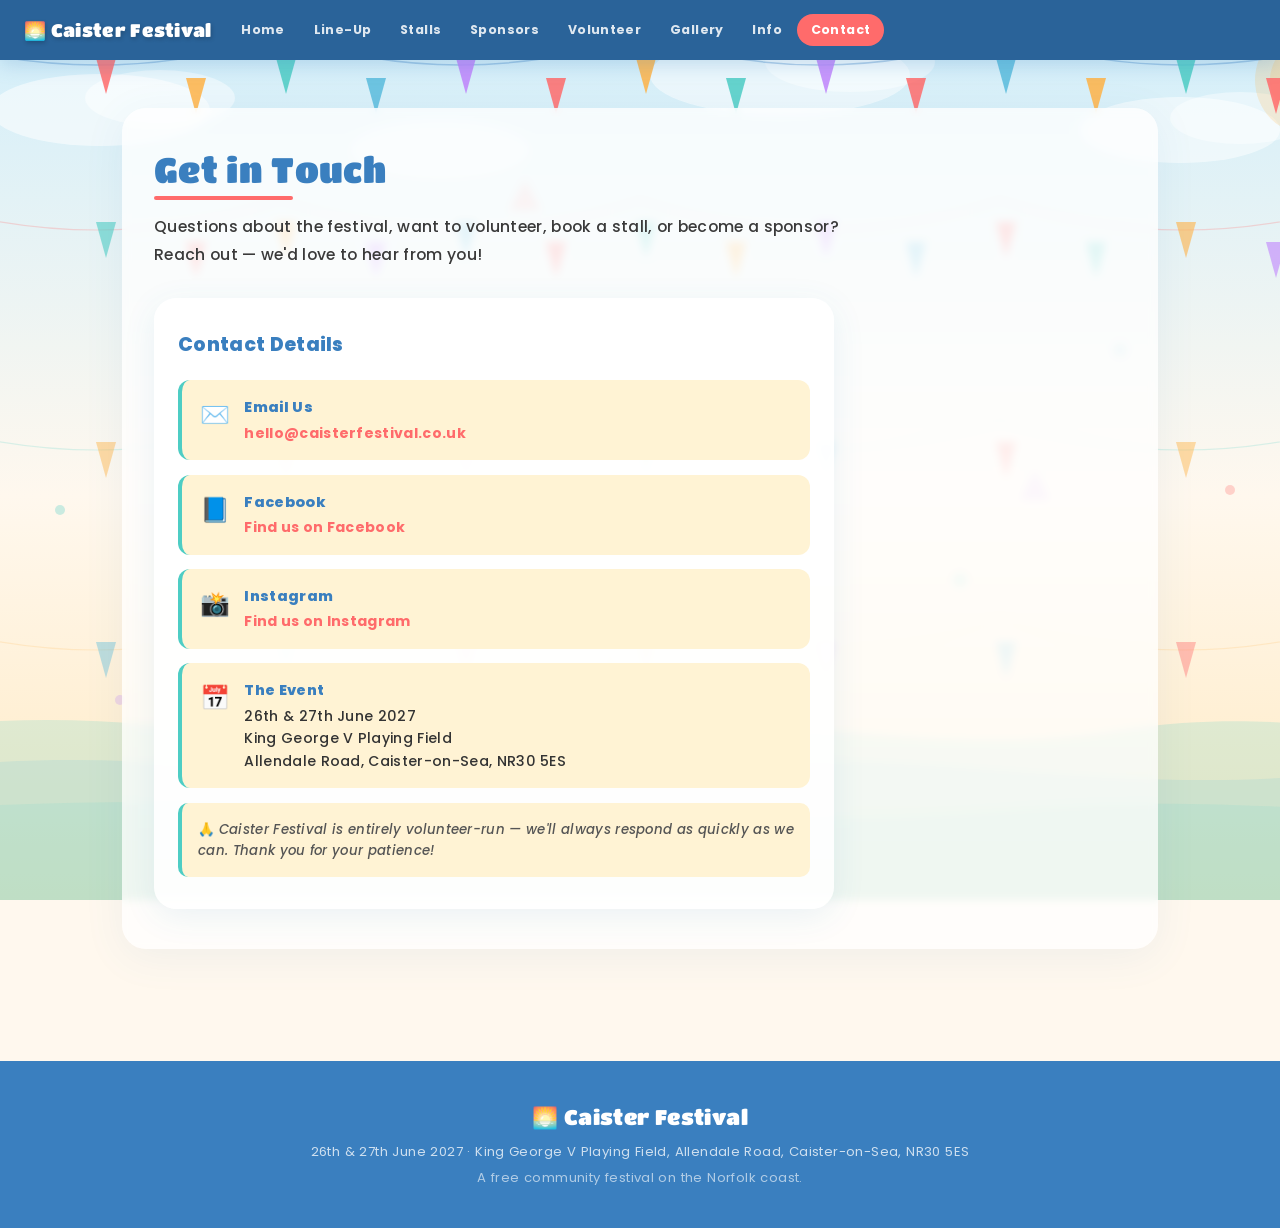
==== commit 6e486fbc: "updated all files to include gallery and improved volunteer section" ====
--- a/contact/index.html
+++ b/contact/index.html
@@ -3,6 +3,7 @@
 <head>
 <meta charset="UTF-8"/>
 <meta name="viewport" content="width=device-width,initial-scale=1.0"/>
+<link rel="icon" href="data:image/svg+xml,<svg xmlns='http://www.w3.org/2000/svg' viewBox='0 0 100 100'><text y='.9em' font-size='90'>🎪</text></svg>">
 <title>Contact – Caister Festival</title>
 <link rel="stylesheet" href="../styles.css"/>
   <!-- Google tag (gtag.js) -->
@@ -112,6 +113,7 @@
         <li><a href="/stalls/">Stalls</a></li>
         <li><a href="/sponsors/">Sponsors</a></li>
         <li><a href="/volunteer/">Volunteer</a></li>
+        <li><a href="/gallery/">Gallery</a></li>
         <li><a href="/info/">Info</a></li>
         <li><a href="/contact/" class="active">Contact</a></li>
       </ul>
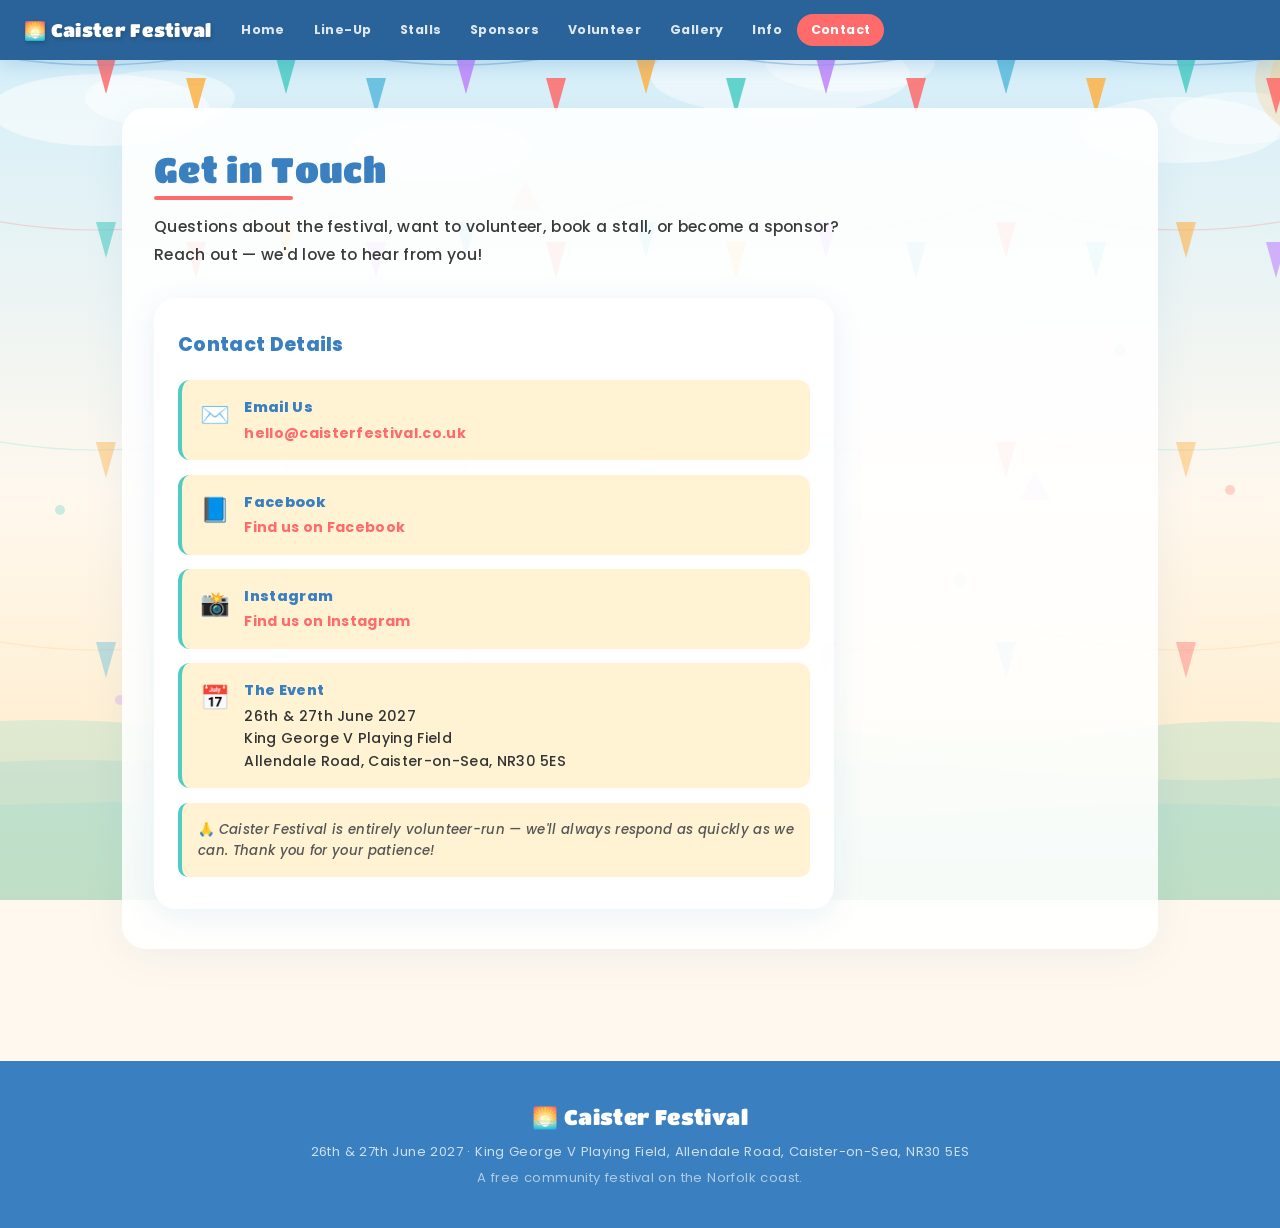
==== commit 8d0b83a9: "Add 2027 sponsors, homepage headline band, and tidy up code - Sponsors page: AJ Trade Plastics headl" ====
--- a/contact/index.html
+++ b/contact/index.html
@@ -5,8 +5,13 @@
 <meta name="viewport" content="width=device-width,initial-scale=1.0"/>
 <link rel="icon" href="data:image/svg+xml,<svg xmlns='http://www.w3.org/2000/svg' viewBox='0 0 100 100'><text y='.9em' font-size='90'>🎪</text></svg>">
 <title>Contact – Caister Festival</title>
+<meta name="description" content="Contact the Caister Festival team about stalls, sponsorship, volunteering or anything else."/>
+<!-- Fonts: Titan One (big headings) + Poppins (everything else) -->
+<link rel="preconnect" href="https://fonts.googleapis.com"/>
+<link rel="preconnect" href="https://fonts.gstatic.com" crossorigin/>
+<link rel="stylesheet" href="https://fonts.googleapis.com/css2?family=Titan+One&family=Poppins:wght@400;500;600;700;800;900&display=swap"/>
 <link rel="stylesheet" href="../styles.css"/>
-  <!-- Google tag (gtag.js) -->
+<!-- Google Analytics (gtag.js) -->
   <script async src="https://www.googletagmanager.com/gtag/js?id=G-6C4787DRF9"></script>
   <script>
     window.dataLayer = window.dataLayer || [];
@@ -17,94 +22,12 @@
 </head>
 <body>
 <div class="page-wrapper">
-    <div class="bg-canvas">
-    <svg xmlns="http://www.w3.org/2000/svg" viewBox="0 0 1440 900" preserveAspectRatio="xMidYMid slice">
-      <defs>
-        <linearGradient id="skyGrad" x1="0" y1="0" x2="0" y2="1">
-          <stop offset="0%" stop-color="#d0eefb"/>
-          <stop offset="55%" stop-color="#fff8ee"/>
-          <stop offset="100%" stop-color="#ffe9c0"/>
-        </linearGradient>
-      </defs>
-      <rect width="1440" height="900" fill="url(#skyGrad)"/>
-      <ellipse cx="180" cy="110" rx="110" ry="36" fill="white" opacity="0.55"/>
-      <ellipse cx="240" cy="98"  rx="75"  ry="28" fill="white" opacity="0.45"/>
-      <ellipse cx="860" cy="75"  rx="130" ry="40" fill="white" opacity="0.5"/>
-      <ellipse cx="930" cy="62"  rx="85"  ry="30" fill="white" opacity="0.4"/>
-      <ellipse cx="1260" cy="130" rx="100" ry="33" fill="white" opacity="0.5"/>
-      <ellipse cx="1320" cy="118" rx="70"  ry="26" fill="white" opacity="0.4"/>
-      <ellipse cx="520"  cy="150" rx="90"  ry="30" fill="white" opacity="0.35"/>
-      <circle cx="1390" cy="80" r="55" fill="#FFB347" opacity="0.2"/>
-      <circle cx="1390" cy="80" r="40" fill="#FFB347" opacity="0.2"/>
-      <circle cx="1390" cy="80" r="26" fill="#FFB347" opacity="0.25"/>
-      <path d="M-10,35 Q180,95 360,35 Q540,95 720,35 Q900,95 1080,35 Q1260,95 1450,35" stroke="#3A7FBF" stroke-width="1.5" fill="none" opacity="0.35"/>
-      <polygon points="176,58 186,94 196,58"   fill="#FF6B6B" opacity="0.85"/>
-      <polygon points="266,78 276,114 286,78"  fill="#FFB347" opacity="0.85"/>
-      <polygon points="356,58 366,94 376,58"   fill="#4ECDC4" opacity="0.85"/>
-      <polygon points="446,78 456,114 466,78"  fill="#5BBCDD" opacity="0.85"/>
-      <polygon points="536,58 546,94 556,58"   fill="#C084FC" opacity="0.85"/>
-      <polygon points="626,78 636,114 646,78"  fill="#FF6B6B" opacity="0.85"/>
-      <polygon points="716,58 726,94 736,58"   fill="#FFB347" opacity="0.85"/>
-      <polygon points="806,78 816,114 826,78"  fill="#4ECDC4" opacity="0.85"/>
-      <polygon points="896,58 906,94 916,58"   fill="#C084FC" opacity="0.85"/>
-      <polygon points="986,78 996,114 1006,78" fill="#FF6B6B" opacity="0.85"/>
-      <polygon points="1076,58 1086,94 1096,58" fill="#5BBCDD" opacity="0.85"/>
-      <polygon points="1166,78 1176,114 1186,78" fill="#FFB347" opacity="0.85"/>
-      <polygon points="1256,58 1266,94 1276,58" fill="#4ECDC4" opacity="0.85"/>
-      <polygon points="1346,78 1356,114 1366,78" fill="#FF6B6B" opacity="0.85"/>
-      <polygon points="1436,58 1446,94 1456,58" fill="#C084FC" opacity="0.85"/>
-      <path d="M-10,200 Q180,260 360,200 Q540,260 720,200 Q900,260 1080,200 Q1260,260 1450,200" stroke="#FF6B6B" stroke-width="1.2" fill="none" opacity="0.25"/>
-      <polygon points="176,222 186,258 196,222" fill="#4ECDC4" opacity="0.6"/>
-      <polygon points="266,242 276,278 286,242" fill="#FF6B6B" opacity="0.6"/>
-      <polygon points="356,222 366,258 376,222" fill="#FFB347" opacity="0.6"/>
-      <polygon points="446,242 456,278 466,242" fill="#C084FC" opacity="0.6"/>
-      <polygon points="536,222 546,258 556,222" fill="#5BBCDD" opacity="0.6"/>
-      <polygon points="626,242 636,278 646,242" fill="#FF6B6B" opacity="0.6"/>
-      <polygon points="716,222 726,258 736,222" fill="#4ECDC4" opacity="0.6"/>
-      <polygon points="806,242 816,278 826,242" fill="#FFB347" opacity="0.6"/>
-      <polygon points="896,222 906,258 916,222" fill="#C084FC" opacity="0.6"/>
-      <polygon points="986,242 996,278 1006,242" fill="#5BBCDD" opacity="0.6"/>
-      <polygon points="1076,222 1086,258 1096,222" fill="#FF6B6B" opacity="0.6"/>
-      <polygon points="1166,242 1176,278 1186,242" fill="#4ECDC4" opacity="0.6"/>
-      <polygon points="1256,222 1266,258 1276,222" fill="#FFB347" opacity="0.6"/>
-      <polygon points="1346,242 1356,278 1366,242" fill="#C084FC" opacity="0.6"/>
-      <path d="M-10,420 Q180,480 360,420 Q540,480 720,420 Q900,480 1080,420 Q1260,480 1450,420" stroke="#4ECDC4" stroke-width="1.2" fill="none" opacity="0.2"/>
-      <polygon points="176,442 186,478 196,442" fill="#FFB347" opacity="0.45"/>
-      <polygon points="356,442 366,478 376,442" fill="#FF6B6B" opacity="0.45"/>
-      <polygon points="536,442 546,478 556,442" fill="#C084FC" opacity="0.45"/>
-      <polygon points="716,442 726,478 736,442" fill="#4ECDC4" opacity="0.45"/>
-      <polygon points="896,442 906,478 916,442" fill="#5BBCDD" opacity="0.45"/>
-      <polygon points="1076,442 1086,478 1096,442" fill="#FF6B6B" opacity="0.45"/>
-      <polygon points="1256,442 1266,478 1276,442" fill="#FFB347" opacity="0.45"/>
-      <path d="M-10,620 Q180,680 360,620 Q540,680 720,620 Q900,680 1080,620 Q1260,680 1450,620" stroke="#FFB347" stroke-width="1.2" fill="none" opacity="0.18"/>
-      <polygon points="176,642 186,678 196,642" fill="#5BBCDD" opacity="0.4"/>
-      <polygon points="356,642 366,678 376,642" fill="#4ECDC4" opacity="0.4"/>
-      <polygon points="536,642 546,678 556,642" fill="#FF6B6B" opacity="0.4"/>
-      <polygon points="716,642 726,678 736,642" fill="#FFB347" opacity="0.4"/>
-      <polygon points="896,642 906,678 916,642" fill="#C084FC" opacity="0.4"/>
-      <polygon points="1076,642 1086,678 1096,642" fill="#5BBCDD" opacity="0.4"/>
-      <polygon points="1256,642 1266,678 1276,642" fill="#FF6B6B" opacity="0.4"/>
-      <path d="M0,730 C200,695 400,765 600,730 C800,695 1000,765 1200,730 C1320,712 1390,728 1440,725 L1440,900 L0,900Z" fill="#4ECDC4" opacity="0.18"/>
-      <path d="M0,770 C240,735 480,805 720,770 C960,735 1200,805 1440,770 L1440,900 L0,900Z" fill="#5BBCDD" opacity="0.14"/>
-      <path d="M0,810 C360,782 720,838 1080,810 C1260,796 1360,810 1440,808 L1440,900 L0,900Z" fill="#4ECDC4" opacity="0.11"/>
-      <circle cx="70"   cy="320" r="7" fill="#FF6B6B" opacity="0.3"/>
-      <circle cx="140"  cy="510" r="5" fill="#4ECDC4" opacity="0.3"/>
-      <circle cx="1370" cy="260" r="8" fill="#FFB347" opacity="0.3"/>
-      <circle cx="1310" cy="490" r="5" fill="#FF6B6B" opacity="0.28"/>
-      <circle cx="690"  cy="660" r="6" fill="#FFB347" opacity="0.25"/>
-      <circle cx="390"  cy="630" r="5" fill="#5BBCDD" opacity="0.28"/>
-      <circle cx="1040" cy="580" r="7" fill="#4ECDC4" opacity="0.25"/>
-      <circle cx="200"  cy="700" r="5" fill="#C084FC" opacity="0.25"/>
-      <circle cx="1200" cy="350" r="6" fill="#5BBCDD" opacity="0.25"/>
-      <circle cx="750"  cy="480" r="4" fill="#FF6B6B" opacity="0.2"/>
-      <polygon points="45,430 60,400 75,430"    fill="#FFB347" opacity="0.28"/>
-      <polygon points="1385,390 1400,360 1415,390" fill="#4ECDC4" opacity="0.28"/>
-      <polygon points="590,210 605,180 620,210"  fill="#FF6B6B" opacity="0.25"/>
-      <polygon points="1100,500 1115,470 1130,500" fill="#C084FC" opacity="0.22"/>
-      <polygon points="300,560 315,530 330,560"  fill="#5BBCDD" opacity="0.22"/>
-    </svg>
-  </div>
-<nav>
+  <!-- Decorative background – artwork lives in /images/background.svg -->
+  <div class="bg-canvas" aria-hidden="true"></div>
+  <!-- ===== NAVIGATION =====
+         This menu is copied on every page. If you add or rename a page,
+         update it in ALL 8 pages. (main.js highlights the current page.) -->
+  <nav>
     <a class="nav-logo" href="/">🌅 Caister Festival</a>
     <div class="nav-links-wrap">
       <ul class="nav-links">
@@ -120,6 +43,7 @@
     </div>
   </nav>
   <div class="sec-wrap">
+    <!-- ===== SECTION: Get in Touch ===== -->
     <div class="panel">
       <div class="sec-title">Get in Touch</div>
       <p class="sec-intro">Questions about the festival, want to volunteer, book a stall, or become a sponsor? Reach out — we'd love to hear from you!</p>
@@ -161,12 +85,14 @@
       </div>
     </div>
   </div>
+  <!-- ===== FOOTER (same on every page) ===== -->
   <footer>
     <div class="flogo">🌅 Caister Festival</div>
     <p>26th &amp; 27th June 2027 · King George V Playing Field, Allendale Road, Caister-on-Sea, NR30 5ES</p>
     <p class="footer-sub">A free community festival on the Norfolk coast.</p>
   </footer>
 </div>
-<script src="../main.js"></script>
+<!-- Site-wide JavaScript (nav shadow + current page highlight) -->
+  <script src="../main.js"></script>
 </body>
 </html>
--- a/styles.css
+++ b/styles.css
@@ -1,4 +1,9 @@
-@import url('https://fonts.googleapis.com/css2?family=Titan+One&family=Poppins:wght@400;500;600;700;800;900&display=swap');
+/* ============================================================
+   CAISTER FESTIVAL — styles.css
+   One stylesheet for the whole site. Sections are labelled below
+   in roughly the order they appear on the pages.
+   Fonts are loaded in each page's <head> (faster than @import).
+   ============================================================ */
 
 /* ============================================================
    VARIABLES
@@ -47,16 +52,25 @@
    ============================================================ */
 
 
+.page-wrapper {
+  position: relative;
+  min-height: 100vh;
+}
+
+/* Fixed decorative background behind every page.
+   The artwork is a shared SVG file so the browser downloads it once
+   and caches it, instead of every page carrying its own copy. */
 .bg-canvas {
   position: fixed;
   inset: 0;
   z-index: 0;
   pointer-events: none;
-}
-.bg-canvas svg {
-  width: 100%; height: 100%;
-  position: absolute; inset: 0;
-}
+  background: var(--sand) url('/images/background.svg') center / cover no-repeat;
+}
+/* Gallery page uses a lighter version so the photos stand out */
+.bg-canvas.bg-light { background-image: url('/images/background-light.svg'); }
+
+/* Everything except the background sits on top of it */
 .page-wrapper > *:not(.bg-canvas) {
   position: relative;
   z-index: 1;
@@ -70,16 +84,13 @@
   position: sticky;
   top: 0;
   z-index: 200;
-  box-shadow: 0 4px 20px rgba(58,127,191,0.3);
+  box-shadow: 0 4px 20px rgba(58,127,191,0.25);
+  transition: box-shadow .2s ease;
   /* two rows on mobile: logo then links */
   display: flex;
   flex-direction: column;
 }
-
-.page-wrapper {
-  position: relative;
-  min-height: 100vh;
-}
+nav.scrolled { box-shadow: 0 4px 24px rgba(58,127,191,0.35); }
 
 /* Logo row */
 .nav-logo {
@@ -155,15 +166,6 @@
   border-radius: 50px; letter-spacing: .05em;
   box-shadow: 0 6px 18px rgba(58,127,191,0.3);
 }
-.date-pill-2027 {
-  display: inline-block;
-  background: var(--seafoam); color: var(--white);
-  font-size: clamp(.72rem, 2vw, .85rem);
-  font-weight: 700; padding: .4rem 1.4rem;
-  border-radius: 50px; letter-spacing: .04em;
-  margin-top: .5rem;
-  box-shadow: 0 4px 14px rgba(78,205,196,0.3);
-}
 .hero-sub {
   margin-top: .7rem;
   font-size: clamp(.85rem, 2vw, 1rem);
@@ -174,6 +176,27 @@
   display: flex; gap: .75rem;
   justify-content: center; flex-wrap: wrap;
 }
+
+/* Press mention badge — sits below hero buttons */
+.press-mention {
+  display: inline-flex;
+  align-items: center;
+  gap: .5rem;
+  margin-top: 1.6rem;
+  padding: .55rem 1.4rem;
+  background: var(--white);
+  border-radius: 50px;
+  font-size: .82rem;
+  font-weight: 600;
+  color: var(--navy);
+  box-shadow: 0 4px 14px rgba(58,127,191,0.12);
+}
+.press-mention a {
+  color: var(--coral);
+  font-weight: 800;
+  text-decoration: none;
+}
+.press-mention a:hover { text-decoration: underline; }
 
 /* ============================================================
    BUTTONS
@@ -224,8 +247,7 @@
    PANELS
    ============================================================ */
 .panel {
-  background: rgba(255,255,255,0.75);
-  backdrop-filter: blur(4px);
+  background: rgba(255,255,255,0.88);
   border-radius: 24px; padding: 2rem 1.5rem;
   margin: 0 auto 2rem;
   max-width: 1100px;
@@ -263,6 +285,7 @@
 
 /* ============================================================
    LINEUP TABLE
+   Not used yet — kept ready for when the line-up is announced.
    ============================================================ */
 .ltable {
   width: 100%; border-collapse: collapse;
@@ -336,11 +359,35 @@
 .tier-sub      { font-size: .8rem; opacity: .85; font-weight: 500; margin-top: .1rem; }
 .tier-bd       { background: rgba(255,255,255,0.92); padding: 1rem 1.4rem; }
 .tier-bd p     { color: #555; font-size: .88rem; line-height: 1.6; font-style: italic; font-weight: 500; }
+.tier-bd p.tier-desc { font-style: normal; margin-bottom: .8rem; }
+.tier-list     { list-style: none; margin: 0 0 1rem 0; padding: 0; }
+.tier-list li  {
+  color: #444; font-size: .86rem; line-height: 1.5; font-weight: 500;
+  padding-left: 1.3rem; position: relative; margin-bottom: .5rem;
+}
+.tier-list li::before {
+  content: '✓'; position: absolute; left: 0; top: 0;
+  color: var(--seafoam); font-weight: 800;
+}
+.tier-price {
+  font-family: 'Titan One', cursive; color: var(--navy);
+  font-size: 1.4rem; text-align: right; margin-top: .5rem;
+}
+
+/* Download sponsorship pack box */
+.download-box {
+  background: rgba(255,255,255,0.9);
+  border: 2px dashed rgba(58,127,191,0.3);
+  border-radius: 16px; padding: 1.6rem; margin-top: 1.8rem;
+  text-align: center;
+}
+.download-box .notice-icon { font-size: 1.6rem; margin-bottom: .4rem; }
+.download-box h3 { font-family: 'Poppins', sans-serif; font-weight: 800; color: var(--navy); font-size: 1.15rem; margin-bottom: .4rem; }
+.download-box p  { color: #555; font-size: .88rem; font-weight: 500; margin-bottom: 1rem; }
 .t-plat   .tier-hd { background: linear-gradient(135deg, #7c3aed, #a78bfa); color: white; }
 .t-gold   .tier-hd { background: linear-gradient(135deg, #d97706, #fbbf24); color: white; }
 .t-silver .tier-hd { background: linear-gradient(135deg, #6b7280, #d1d5db); color: white; }
 .t-bronze .tier-hd { background: linear-gradient(135deg, #92400e, #d97706); color: white; }
-.t-friend .tier-hd { background: linear-gradient(135deg, var(--seafoam), #0d9488); color: white; }
 
 .spon-grid {
   display: grid; grid-template-columns: repeat(auto-fill, minmax(140px, 1fr));
@@ -349,16 +396,139 @@
 .sslot {
   background: rgba(255,255,255,0.8);
   border: 2px dashed rgba(58,127,191,0.22);
-  border-radius: 12px; height: 75px;
+  border-radius: 12px; height: 120px;
   display: flex; align-items: center; justify-content: center;
   color: #ccc; font-size: .75rem; font-style: italic; font-weight: 600;
 }
+.sslot-logo {
+  background: rgba(255,255,255,0.9);
+  border: 2px solid rgba(58,127,191,0.15);
+  border-radius: 12px; min-height: 120px;
+  display: flex; flex-direction: column; align-items: center; justify-content: center;
+  gap: .4rem; padding: .8rem; box-shadow: 0 4px 14px rgba(58,127,191,0.08);
+  transition: transform .15s ease, box-shadow .15s ease;
+}
+.sslot-logo img { max-width: 100%; max-height: 90px; object-fit: contain; }
+.sslot-logo:hover { transform: translateY(-2px); box-shadow: 0 6px 18px rgba(58,127,191,0.14); }
+.sslot-name {
+  font-family: 'Poppins', sans-serif; font-weight: 700;
+  font-size: .78rem; color: var(--navy); text-align: center;
+}
 /* Poppins bold for sponsors subhead */
 .sponsors-subhead { font-family: 'Poppins', sans-serif; font-weight: 800; font-size: 1.05rem; color: var(--navy); margin-bottom: .4rem; }
-.sponsors-note    { color: #888; font-style: italic; font-size: .85rem; margin-bottom: 1rem; font-weight: 500; }
+
+/* ------------------------------------------------------------
+   SPONSOR LEVELS — one block per package, biggest first
+   ------------------------------------------------------------ */
+.spon-level { margin-top: 2rem; }
+.spon-level:first-of-type { margin-top: 1.2rem; }
+.spon-level-hd {
+  display: flex; align-items: center; gap: .6rem; flex-wrap: wrap;
+  border-bottom: 2px solid rgba(58,127,191,0.12);
+  padding-bottom: .4rem;
+}
+.spon-level-hd .sponsors-subhead { margin-bottom: 0; }
+
+/* Grid sizes: bigger packages get bigger logos */
+.spon-grid-lg { grid-template-columns: repeat(auto-fill, minmax(200px, 1fr)); }
+.spon-grid-lg .sslot, .spon-grid-lg .sslot-logo { min-height: 150px; }
+
+/* "Your logo here" slots that link to the contact page */
+a.sslot { text-decoration: none; text-align: center; padding: .8rem; transition: border-color .2s, color .2s; }
+a.sslot:hover { border-color: var(--coral); color: var(--coral); }
+
+/* ------------------------------------------------------------
+   HEADLINE SPONSOR FEATURE (Sponsors page)
+   Logo on the left, profile on the right; stacks on phones.
+   ------------------------------------------------------------ */
+.headline-feature {
+  --hl-brand: #1d3245;                      /* AJ Trade Plastics navy */
+  display: grid;
+  grid-template-columns: 240px minmax(0, 1fr);   /* minmax stops long text pushing the card wider */
+  margin-top: 1rem;
+  border-radius: 20px; overflow: hidden;
+  background: rgba(255,255,255,0.95);
+  box-shadow: 0 10px 34px rgba(29,50,69,0.18);
+  border: 3px solid var(--hl-brand);
+}
+.headline-logo {
+  background: var(--hl-brand);
+  display: flex; align-items: center; justify-content: center;
+  padding: 1.2rem;
+}
+.headline-logo img { width: 100%; max-width: 210px; height: auto; }
+.headline-body { padding: 1.5rem 1.6rem; }
+.headline-body h3 {
+  font-family: 'Titan One', cursive; font-weight: 400;
+  color: var(--hl-brand); font-size: clamp(1.4rem, 4vw, 1.9rem); line-height: 1.15;
+  margin: .4rem 0 .8rem;
+}
+.headline-body p { color: #444; font-size: .9rem; line-height: 1.75; font-weight: 500; margin-bottom: .8rem; }
+.headline-body .btn { margin-top: .4rem; white-space: normal; text-align: center; }
+.btn-facebook { background: #1877F2; color: var(--white); }
+
+/* Small coloured labels: "Headline Sponsor", "Sold out", "Only a few left" */
+.tag {
+  display: inline-block;
+  font-size: .68rem; font-weight: 800; letter-spacing: .08em; text-transform: uppercase;
+  padding: .22rem .7rem; border-radius: 20px;
+  background: var(--coral); color: var(--white);
+}
+.tag-gold    { background: linear-gradient(135deg, #d97706, #fbbf24); }
+.tag-soldout { background: #6b7280; }
+.tag-few     { background: var(--coral); }
+
+/* Package cards: sold-out state + badge in the header */
+.tier-hd .tag { margin-left: auto; background: rgba(255,255,255,0.95); color: var(--black); }
+.tier-hd .tag-few { color: var(--coral); }
+.tier-card.sold-out { opacity: .75; }
+.tier-card.sold-out .tier-hd { filter: grayscale(.6); }
+.tier-card.sold-out .tier-price s { color: #999; text-decoration-thickness: 3px; }
+.tier-card.sold-out .tier-price small {
+  display: block; font-family: 'Poppins', sans-serif; font-weight: 700;
+  font-size: .8rem; color: #777;
+}
+
+@media (max-width: 640px) {
+  .headline-feature { grid-template-columns: minmax(0, 1fr); }
+  .headline-logo { padding: 1rem; }
+  .headline-logo img { max-width: 170px; }
+  .headline-body { padding: 1.2rem 1.1rem; }
+}
+
+/* ------------------------------------------------------------
+   HOMEPAGE "PROUDLY SPONSORED BY" BAND
+   ------------------------------------------------------------ */
+.headline-band {
+  display: flex; align-items: center; justify-content: center; gap: 1rem;
+  max-width: 560px; margin: -1.5rem auto 0;
+  padding: .8rem 1.4rem .8rem .8rem;
+  background: rgba(255,255,255,0.95);
+  border-radius: 22px;
+  box-shadow: 0 8px 28px rgba(29,50,69,0.16);
+  text-decoration: none;
+  transition: transform .15s, box-shadow .15s;
+}
+.headline-band:hover { transform: translateY(-3px); box-shadow: 0 12px 34px rgba(29,50,69,0.22); }
+.headline-band img { width: 96px; height: 96px; border-radius: 14px; flex-shrink: 0; }
+.headline-band-text { text-align: left; line-height: 1.3; }
+.headline-band-text small {
+  display: block; font-size: .72rem; font-weight: 700; letter-spacing: .08em;
+  text-transform: uppercase; color: var(--coral);
+}
+.headline-band-text strong {
+  display: block; font-family: 'Titan One', cursive; font-weight: 400;
+  font-size: clamp(1.15rem, 4vw, 1.5rem); color: #1d3245;
+}
+.headline-band-text span { font-size: .8rem; color: var(--navy); font-weight: 600; }
+@media (max-width: 480px) {
+  .headline-band { margin: -1rem 1rem 0; gap: .8rem; }
+  .headline-band img { width: 72px; height: 72px; }
+}
 
 /* ============================================================
    VOLUNTEER
+   (.roles-grid / .rcard / .vol-cta not used yet — kept for role listings)
    ============================================================ */
 .roles-grid {
   display: grid; grid-template-columns: repeat(auto-fill, minmax(230px, 1fr));
@@ -492,19 +662,6 @@
    LAYOUT HELPERS
    ============================================================ */
 .sec-wrap { max-width: 1100px; margin: 0 auto; padding: 2.5rem 1rem; }
-
-/* ============================================================
-   SCROLL REVEAL ANIMATION
-   ============================================================ */
-.reveal {
-  opacity: 0;
-  transform: translateY(28px);
-  transition: opacity .55s ease, transform .55s ease;
-}
-.reveal.visible {
-  opacity: 1;
-  transform: translateY(0);
-}
 
 /* ============================================================
    RESPONSIVE — MOBILE FIRST
@@ -524,6 +681,7 @@
   .ltable td:last-child { display: none; } /* hide stage col on tiny screens */
   .btn { padding: .65rem 1.4rem; font-size: .85rem; }
   .date-pill { padding: .5rem 1.4rem; }
+  .press-mention { font-size: .75rem; padding: .5rem 1.1rem; text-align: center; }
 }
 
 /* Tablets */
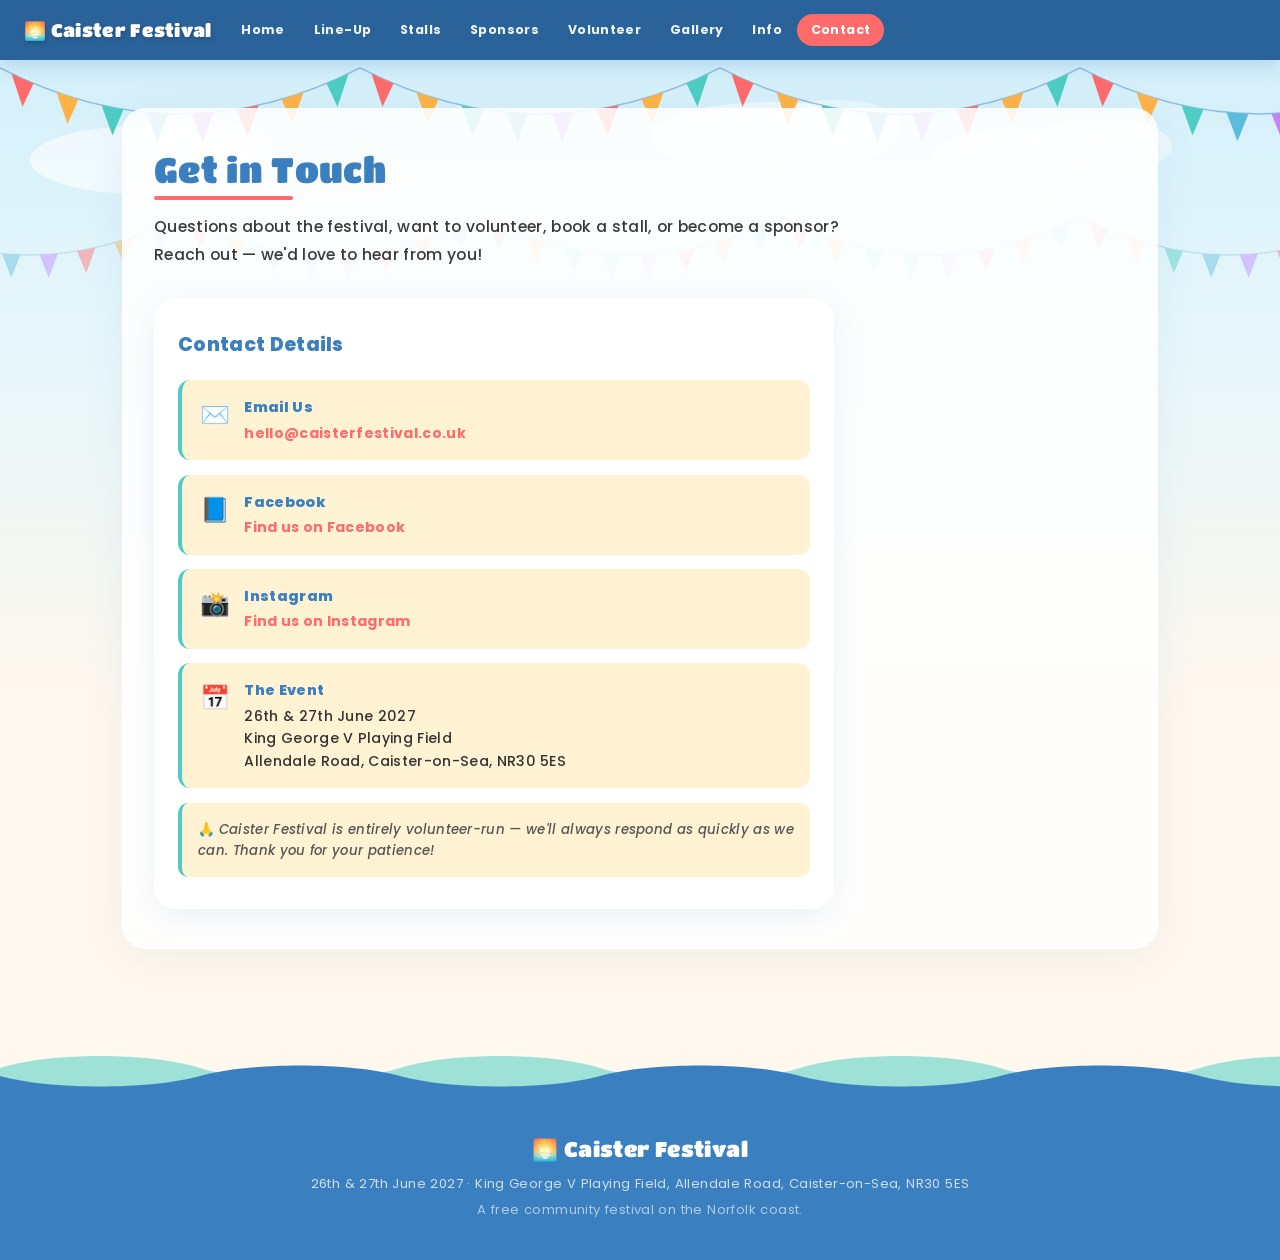
==== commit fc26afbd: "Cleaner background and mobile-first menu - Bunting/clouds now small repeating tiles at the top of ea" ====
--- a/contact/index.html
+++ b/contact/index.html
@@ -22,15 +22,17 @@
 </head>
 <body>
 <div class="page-wrapper">
-  <!-- Decorative background – artwork lives in /images/background.svg -->
+  <!-- Decorative background: sky, clouds and bunting (styled in styles.css → DECORATIVE BACKGROUND) -->
   <div class="bg-canvas" aria-hidden="true"></div>
   <!-- ===== NAVIGATION =====
          This menu is copied on every page. If you add or rename a page,
          update it in ALL 8 pages. (main.js highlights the current page.) -->
   <nav>
     <a class="nav-logo" href="/">🌅 Caister Festival</a>
+    <!-- Menu button: only shown on phones (opens/closes the link list) -->
+    <button class="nav-toggle" type="button" aria-expanded="false" aria-controls="nav-links"><span class="nav-toggle-icon" aria-hidden="true"></span>Menu</button>
     <div class="nav-links-wrap">
-      <ul class="nav-links">
+      <ul class="nav-links" id="nav-links">
         <li><a href="/">Home</a></li>
         <li><a href="/lineup/">Line-Up</a></li>
         <li><a href="/stalls/">Stalls</a></li>
--- a/styles.css
+++ b/styles.css
@@ -57,19 +57,39 @@
   min-height: 100vh;
 }
 
-/* Fixed decorative background behind every page.
-   The artwork is a shared SVG file so the browser downloads it once
-   and caches it, instead of every page carrying its own copy. */
+/* ------------------------------------------------------------
+   DECORATIVE BACKGROUND
+   A sky-coloured band at the top of every page with clouds and
+   festival bunting hanging just under the menu. It scrolls away
+   with the page (rather than being stuck to the screen), so it
+   never looks cut off and works smoothly on phones.
+   The bunting/clouds are small repeating tiles, so they fit any
+   screen width without being squashed or stretched.
+   ------------------------------------------------------------ */
+:root { --nav-h: 55px; }                      /* menu bar height on phones (60px on desktop, see bottom) */
+
 .bg-canvas {
-  position: fixed;
-  inset: 0;
+  position: absolute;
+  top: 0; left: 0; right: 0;
+  height: 720px;
   z-index: 0;
   pointer-events: none;
-  background: var(--sand) url('/images/background.svg') center / cover no-repeat;
-}
-/* Gallery page uses a lighter version so the photos stand out */
-.bg-canvas.bg-light { background-image: url('/images/background-light.svg'); }
-
+  /* Phones: one row of smaller bunting */
+  background:
+    url('/images/bunting.svg') 0 var(--nav-h) / 240px 60px repeat-x,                     /* bunting */
+    url('/images/clouds.svg') 0 calc(var(--nav-h) + 50px) / 600px 107px repeat-x,       /* clouds */
+    linear-gradient(to bottom, #cfeefa 0%, #e6f6fb 45%, rgba(255,248,238,0) 100%);       /* sky fading to sand */
+}
+/* Desktop/tablet: full-size bunting plus a fainter second row */
+@media (min-width: 769px) {
+  .bg-canvas {
+    background:
+      url('/images/bunting.svg') 0 var(--nav-h) / 360px 90px repeat-x,
+      url('/images/bunting-faint.svg') 180px calc(var(--nav-h) + 150px) / 300px 75px repeat-x,
+      url('/images/clouds.svg') 0 calc(var(--nav-h) + 30px) / 900px 160px repeat-x,
+      linear-gradient(to bottom, #cfeefa 0%, #e6f6fb 45%, rgba(255,248,238,0) 100%);
+  }
+}
 /* Everything except the background sits on top of it */
 .page-wrapper > *:not(.bg-canvas) {
   position: relative;
@@ -78,6 +98,9 @@
 
 /* ============================================================
    NAV
+   Phones: festival name + a "Menu" button that opens a list of
+           big, easy-to-tap links (toggled by main.js).
+   Desktop (769px+): every link shown in one row, no button.
    ============================================================ */
 nav {
   background: #2a6399;
@@ -86,63 +109,80 @@
   z-index: 200;
   box-shadow: 0 4px 20px rgba(58,127,191,0.25);
   transition: box-shadow .2s ease;
-  /* two rows on mobile: logo then links */
   display: flex;
-  flex-direction: column;
+  flex-wrap: wrap;
+  align-items: center;
+  justify-content: space-between;
 }
 nav.scrolled { box-shadow: 0 4px 24px rgba(58,127,191,0.35); }
 
-/* Logo row */
+/* Festival name (links home) */
 .nav-logo {
   font-family: 'Titan One', cursive;
   font-size: 1.1rem; color: var(--white);
   text-decoration: none;
   white-space: nowrap;
-  padding: .7rem 1.2rem .3rem;
+  padding: .85rem 1.1rem;
   display: block;
   text-shadow: 1px 2px 4px rgba(0,0,0,0.2);
 }
 
-/* Links row — horizontally scrollable with fade hint */
-.nav-links-wrap {
-  position: relative;
-  width: 100%;
-}
-/* fade on right edge to hint scrollability */
-.nav-links-wrap::after {
-  content: '';
-  position: absolute;
-  top: 0; right: 0; bottom: 0;
-  width: 36px;
-  background: linear-gradient(to right, transparent, #2a6399);
-  pointer-events: none;
-  z-index: 2;
-}
+/* "Menu" button — phones only */
+.nav-toggle {
+  display: inline-flex; align-items: center; gap: .55rem;
+  margin-right: .8rem;
+  min-height: 40px; padding: .45rem .95rem;
+  background: rgba(255,255,255,0.16); color: var(--white);
+  border: none; border-radius: 22px; cursor: pointer;
+  font-family: 'Poppins', sans-serif; font-weight: 700; font-size: .85rem;
+}
+.nav-toggle:focus-visible { outline: 3px solid var(--peach); outline-offset: 2px; }
+/* three-line "hamburger" icon, turns into an X when open */
+.nav-toggle-icon,
+.nav-toggle-icon::before,
+.nav-toggle-icon::after {
+  display: block; width: 18px; height: 2px; border-radius: 2px;
+  background: currentColor; transition: transform .2s, opacity .2s;
+}
+.nav-toggle-icon { position: relative; }
+.nav-toggle-icon::before,
+.nav-toggle-icon::after { content: ''; position: absolute; left: 0; }
+.nav-toggle-icon::before { top: -6px; }
+.nav-toggle-icon::after  { top:  6px; }
+nav.open .nav-toggle-icon { background: transparent; }
+nav.open .nav-toggle-icon::before { transform: translateY(6px) rotate(45deg); }
+nav.open .nav-toggle-icon::after  { transform: translateY(-6px) rotate(-45deg); }
+
+/* Link list — hidden on phones until the menu is opened */
+.nav-links-wrap { display: none; width: 100%; }
+nav.open .nav-links-wrap { display: block; }
 .nav-links {
-  display: flex;
   list-style: none;
-  overflow-x: auto;
-  -webkit-overflow-scrolling: touch;
-  scrollbar-width: none;
-  padding: 0 .6rem .55rem;
-  gap: .25rem;
-  width: 100%;
-}
-.nav-links::-webkit-scrollbar { display: none; }
-.nav-links li { flex-shrink: 0; }
+  display: flex; flex-direction: column; gap: .2rem;
+  padding: .2rem .8rem 1rem;
+}
 .nav-links li a {
   display: block;
-  white-space: nowrap;
-  color: rgba(255,255,255,0.85);
+  color: rgba(255,255,255,0.92);
   text-decoration: none;
-  font-size: .78rem; font-weight: 700;
-  padding: .38rem .85rem;
-  border-radius: 20px;
+  font-size: 1rem; font-weight: 700;
+  padding: .7rem 1rem;              /* tall rows = easy to tap */
+  border-radius: 12px;
   transition: background .2s, color .2s;
   letter-spacing: .03em;
 }
 .nav-links li a:hover,
 .nav-links li a.active { background: var(--coral); color: var(--white); }
+
+/* Desktop: single row, no menu button */
+@media (min-width: 769px) {
+  nav { flex-wrap: nowrap; padding: 0 1.5rem; height: 60px; justify-content: flex-start; }
+  .nav-logo { padding: 0 1rem 0 0; flex-shrink: 0; }
+  .nav-toggle { display: none; }
+  .nav-links-wrap { display: block; width: auto; flex: 1; }
+  .nav-links { flex-direction: row; flex-wrap: wrap; gap: .1rem; padding: 0; }
+  .nav-links li a { font-size: .78rem; padding: .38rem .85rem; border-radius: 20px; white-space: nowrap; }
+}
 
 /* ============================================================
    HERO
@@ -652,7 +692,13 @@
 footer {
   background: var(--navy); color: rgba(255,255,255,0.75);
   text-align: center; padding: 2.5rem 1.5rem;
-  font-size: .82rem; letter-spacing: .03em; margin-top: 2rem;
+  font-size: .82rem; letter-spacing: .03em; margin-top: 4rem;
+}
+/* Waves rolling into the footer (repeating tile, fits any width) */
+footer::before {
+  content: '';
+  position: absolute; left: 0; right: 0; top: -47px; height: 48px;
+  background: url('/images/waves.svg') 0 0 / 400px 48px repeat-x;
 }
 .flogo { font-family: 'Titan One', cursive; color: var(--white); font-size: 1.3rem; margin-bottom: .4rem; }
 .footer-sub  { margin-top: .35rem; opacity: .8; }
@@ -669,7 +715,7 @@
 
 /* Small phones */
 @media (max-width: 480px) {
-  .hero { padding: 3rem 1rem 3.5rem; }
+  .hero { padding: 5rem 1rem 3.5rem; }
   .hero h1 { font-size: clamp(2.8rem, 16vw, 4rem); }
   .panel { padding: 1.5rem 1rem; border-radius: 18px; }
   .card-grid { grid-template-columns: repeat(2, 1fr); }
@@ -681,12 +727,17 @@
   .ltable td:last-child { display: none; } /* hide stage col on tiny screens */
   .btn { padding: .65rem 1.4rem; font-size: .85rem; }
   .date-pill { padding: .5rem 1.4rem; }
-  .press-mention { font-size: .75rem; padding: .5rem 1.1rem; text-align: center; }
+  .press-mention { display: block; font-size: .75rem; padding: .6rem 1.1rem; text-align: center; border-radius: 18px; }
+  .press-mention a { display: block; padding: .3rem 0; }  /* bigger tap area */
+  /* Long button labels wrap instead of pushing the page sideways */
+  .btn { white-space: normal; max-width: 100%; text-align: center; }
 }
 
 /* Tablets */
 @media (max-width: 768px) {
-  .sec-wrap { padding: 2rem .75rem; }
+  .sec-wrap { padding: 4.2rem .75rem 2rem; }   /* top space so content starts below the bunting */
+  .hero { padding-top: 5rem; }
+  .hero + .headline-band + .sec-wrap { padding-top: 2.5rem; } /* homepage: no bunting gap needed here */
   .panel { border-radius: 18px; padding: 1.6rem 1.1rem; }
   .card-grid { grid-template-columns: repeat(2, 1fr); gap: .9rem; }
   .hero-btns { flex-direction: column; align-items: center; }
@@ -699,27 +750,7 @@
 
 /* Desktop */
 @media (min-width: 769px) {
+  :root { --nav-h: 60px; }
   .panel { padding: 2.5rem 2rem; }
   .sec-wrap { padding: 3rem 2rem; }
-
-  /* Single row on desktop */
-  nav {
-    flex-direction: row;
-    align-items: center;
-    padding: 0 1.5rem;
-    height: 60px;
-  }
-  .nav-logo {
-    padding: 0 1rem 0 0;
-    flex-shrink: 0;
-  }
-  .nav-links-wrap { width: auto; flex: 1; }
-  .nav-links-wrap::after { display: none; } /* no fade needed on desktop */
-  .nav-links {
-    padding: 0;
-    overflow-x: visible;
-    flex-wrap: wrap;
-    gap: .1rem;
-  }
-  .nav-links li { flex-shrink: initial; }
 }
